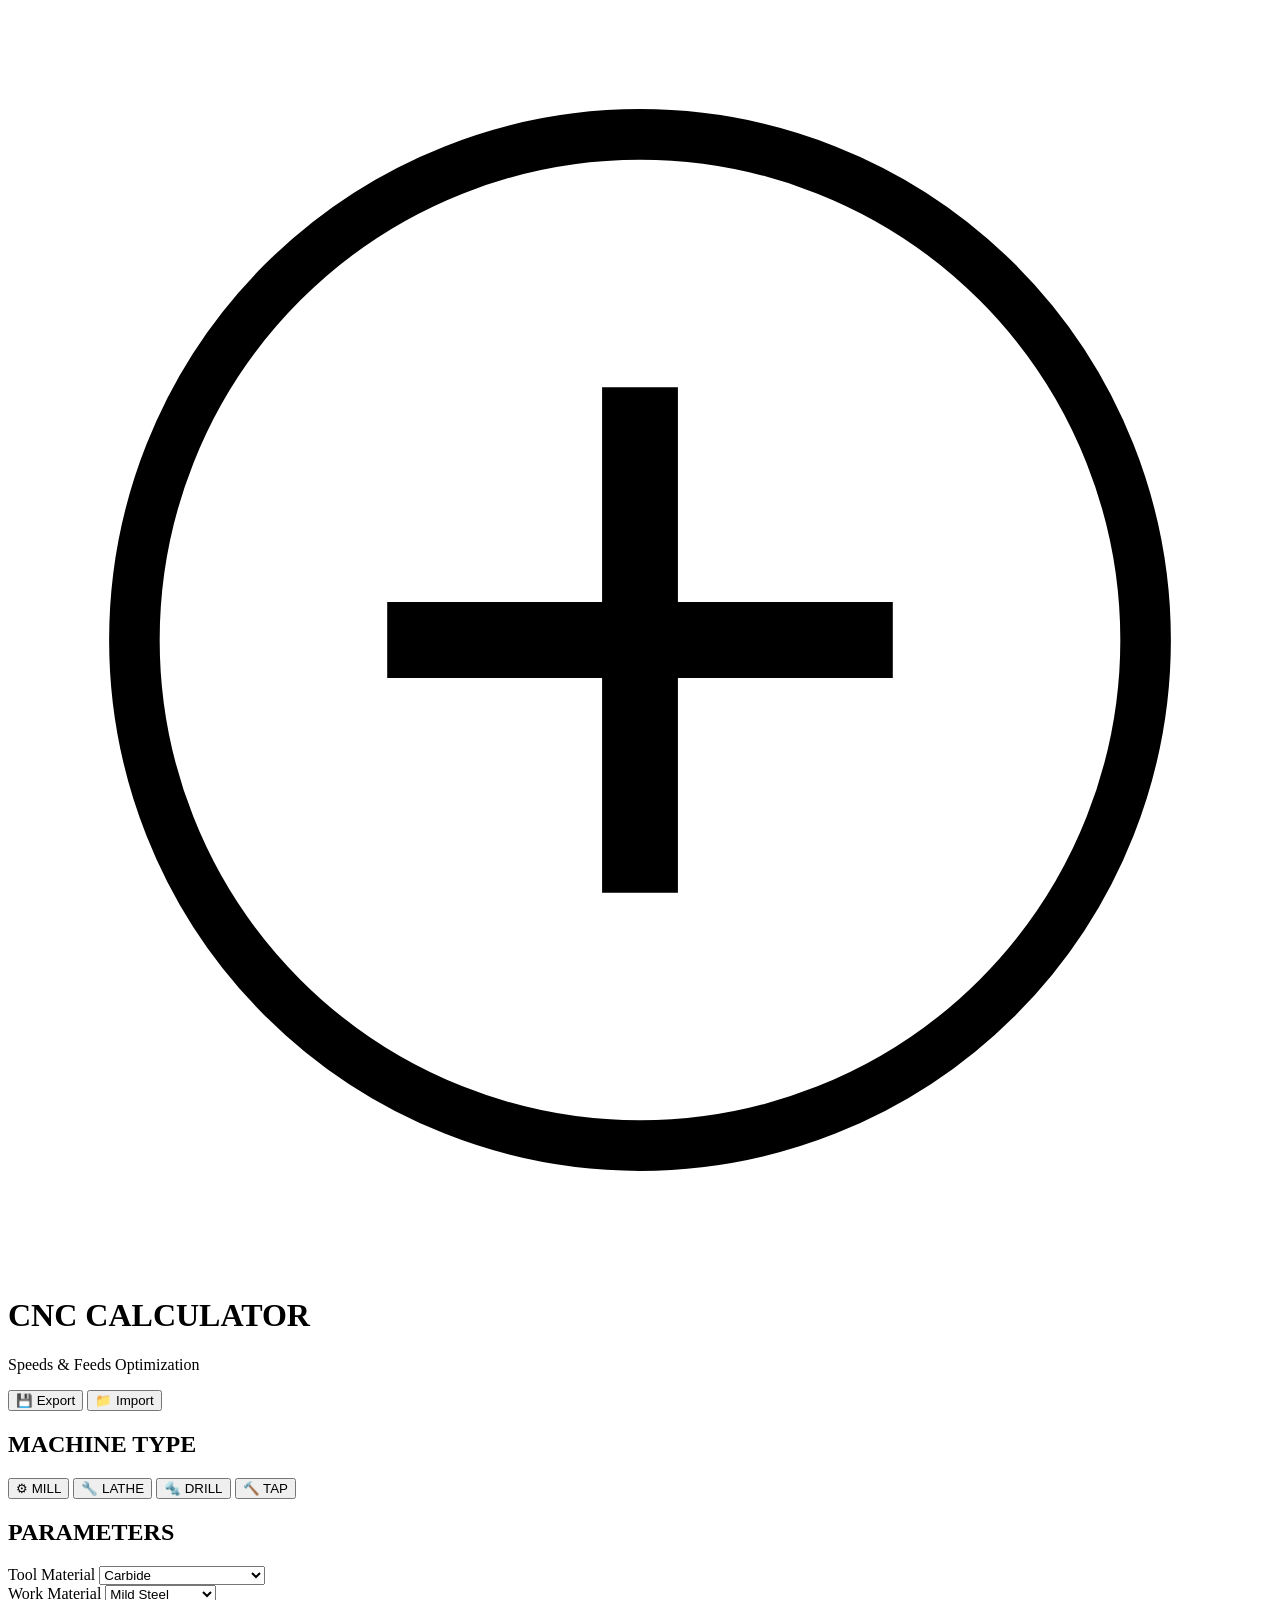
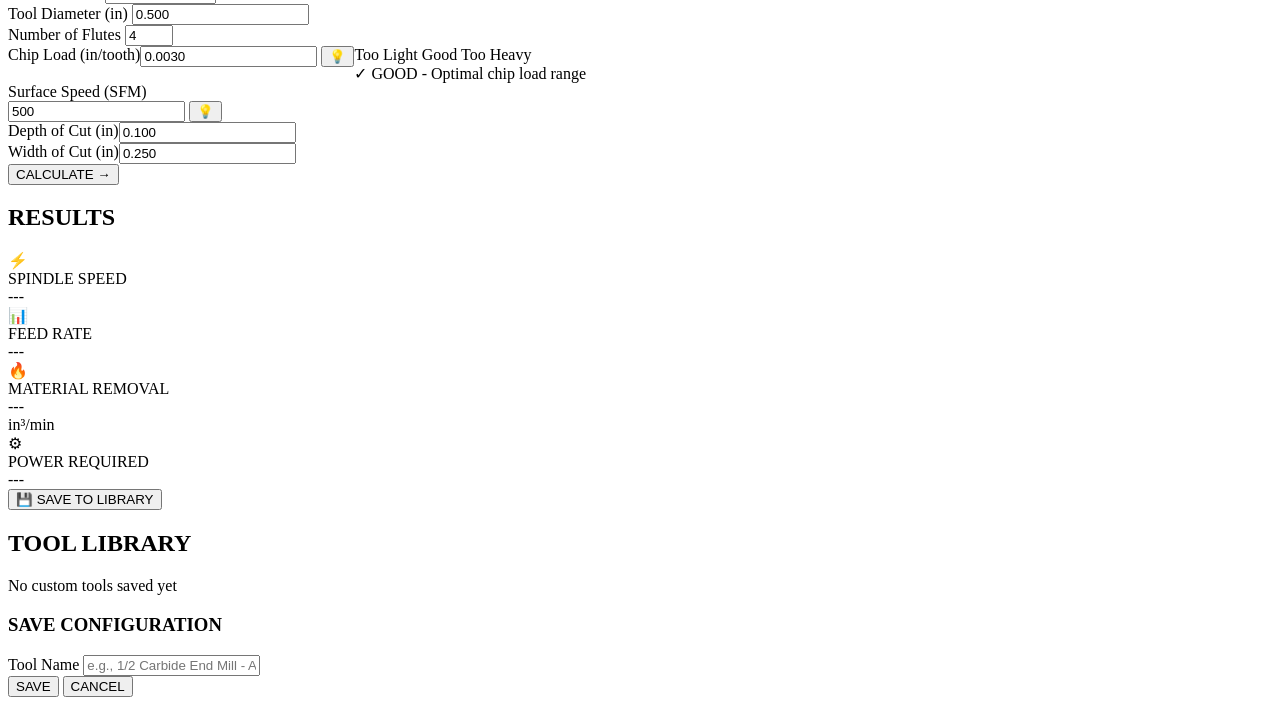
==== index.html @ ac844ec1 "Update index.html" ====
<!DOCTYPE html>
<html lang="en">
<head>
    <meta charset="UTF-8">
    <meta name="viewport" content="width=device-width, initial-scale=1.0">
    <title>CNC Speeds & Feeds Calculator</title>
    <link rel="preconnect" href="https://fonts.googleapis.com">
    <link rel="preconnect" href="https://fonts.gstatic.com" crossorigin>
    <link href="https://fonts.googleapis.com/css2?family=Orbitron:wght@400;600;700;900&family=Rajdhani:wght@300;400;500;600;700&display=swap" rel="stylesheet">
    <link rel="stylesheet" href="styles.css">
</head>
<body>
    <div class="background-grid"></div>
    <div class="background-glow"></div>
    
    <div class="container">
        <header class="main-header">
            <div class="header-content">
                <div class="logo-section">
                    <div class="logo-icon">
                        <svg viewBox="0 0 50 50" fill="none" xmlns="http://www.w3.org/2000/svg">
                            <circle cx="25" cy="25" r="20" stroke="currentColor" stroke-width="2"/>
                            <path d="M25 15 L25 35 M15 25 L35 25" stroke="currentColor" stroke-width="3"/>
                        </svg>
                    </div>
                    <div>
                        <h1>CNC CALCULATOR</h1>
                        <p class="subtitle">Speeds & Feeds Optimization</p>
                    </div>
                </div>
                <div class="header-controls">
                    <button id="saveLibraryBtn" class="btn btn-ghost">
                        <span class="icon">💾</span>
                        <span>Export</span>
                    </button>
                    <button id="loadLibraryBtn" class="btn btn-ghost">
                        <span class="icon">📁</span>
                        <span>Import</span>
                    </button>
                </div>
            </div>
        </header>

        <div class="main-content">
            <!-- Machine Type Selection -->
            <div class="card machine-card">
                <div class="card-header">
                    <h2>MACHINE TYPE</h2>
                    <div class="header-line"></div>
                </div>
                <div class="machine-type-selector">
                    <button class="machine-btn active" data-type="mill">
                        <span class="machine-icon">⚙</span>
                        <span class="machine-name">MILL</span>
                    </button>
                    <button class="machine-btn" data-type="lathe">
                        <span class="machine-icon">🔧</span>
                        <span class="machine-name">LATHE</span>
                    </button>
                    <button class="machine-btn" data-type="drill">
                        <span class="machine-icon">🔩</span>
                        <span class="machine-name">DRILL</span>
                    </button>
                    <button class="machine-btn" data-type="tap">
                        <span class="machine-icon">🔨</span>
                        <span class="machine-name">TAP</span>
                    </button>
                </div>
            </div>

            <!-- Input Section -->
            <div class="card input-card">
                <div class="card-header">
                    <h2>PARAMETERS</h2>
                    <div class="header-line"></div>
                </div>
                
                <div class="input-grid">
                    <div class="input-group">
                        <label for="toolMaterial">Tool Material</label>
                        <select id="toolMaterial">
                            <option value="hss">HSS (High Speed Steel)</option>
                            <option value="carbide" selected>Carbide</option>
                            <option value="coated">Coated Carbide</option>
                            <option value="ceramic">Ceramic</option>
                        </select>
                    </div>

                    <div class="input-group">
                        <label for="workMaterial">Work Material</label>
                        <select id="workMaterial">
                            <option value="aluminum">Aluminum</option>
                            <option value="mild_steel" selected>Mild Steel</option>
                            <option value="stainless">Stainless Steel</option>
                            <option value="tool_steel">Tool Steel</option>
                            <option value="titanium">Titanium</option>
                            <option value="brass">Brass</option>
                            <option value="plastic">Plastic</option>
                        </select>
                    </div>

                    <!-- Mill/Drill Specific -->
                    <div id="millDrillInputs" class="mill-drill-inputs">
                        <div class="input-group">
                            <label for="toolDiameter">Tool Diameter (in)</label>
                            <input type="number" id="toolDiameter" step="0.001" value="0.500" min="0.001">
                        </div>

                        <div class="input-group">
                            <label for="numFlutes">Number of Flutes</label>
                            <input type="number" id="numFlutes" value="4" min="1" max="12">
                        </div>

                        <div class="input-group with-hint">
                            <label for="chipLoad">Chip Load (in/tooth)</label>
                            <div class="input-with-button">
                                <input type="number" id="chipLoad" step="0.0001" value="0.0030" min="0.0001">
                                <button class="btn-hint" id="chipLoadHint">
                                    <span>💡</span>
                                </button>
                            </div>
                            <div class="chip-load-indicator" id="chipLoadStatus">
                                <div class="indicator-bar">
                                    <div class="indicator-fill"></div>
                                    <div class="indicator-markers">
                                        <span class="marker marker-low">Too Light</span>
                                        <span class="marker marker-good">Good</span>
                                        <span class="marker marker-high">Too Heavy</span>
                                    </div>
                                </div>
                                <div class="indicator-message"></div>
                            </div>
                        </div>
                    </div>

                    <!-- Lathe Specific -->
                    <div id="latheInputs" class="lathe-inputs" style="display: none;">
                        <div class="input-group">
                            <label for="workDiameter">Work Diameter (in)</label>
                            <input type="number" id="workDiameter" step="0.001" value="2.000" min="0.001">
                        </div>

                        <div class="input-group with-hint">
                            <label for="feedPerRev">Feed/Rev (in/rev)</label>
                            <div class="input-with-button">
                                <input type="number" id="feedPerRev" step="0.001" value="0.010" min="0.001">
                                <button class="btn-hint" id="feedPerRevHint">
                                    <span>💡</span>
                                </button>
                            </div>
                            <div class="chip-load-indicator" id="feedPerRevStatus">
                                <div class="indicator-bar">
                                    <div class="indicator-fill"></div>
                                    <div class="indicator-markers">
                                        <span class="marker marker-low">Too Light</span>
                                        <span class="marker marker-good">Good</span>
                                        <span class="marker marker-high">Too Heavy</span>
                                    </div>
                                </div>
                                <div class="indicator-message"></div>
                            </div>
                        </div>
                    </div>

                    <!-- Tap Specific -->
                    <div id="tapInputs" class="tap-inputs" style="display: none;">
                        <div class="input-group">
                            <label for="tapSize">Tap Size</label>
                            <select id="tapSize">
                                <optgroup label="Fractional - Coarse (UNC)">
                                    <option value="0.0730,64">#4-40 UNC</option>
                                    <option value="0.0860,56">#6-32 UNC</option>
                                    <option value="0.0990,48">#8-32 UNC</option>
                                    <option value="0.1120,40">#10-24 UNC</option>
                                    <option value="0.1380,32">#12-24 UNC</option>
                                    <option value="0.2500,20">1/4-20 UNC</option>
                                    <option value="0.3125,18">5/16-18 UNC</option>
                                    <option value="0.3750,16">3/8-16 UNC</option>
                                    <option value="0.4375,14">7/16-14 UNC</option>
                                    <option value="0.5000,13" selected>1/2-13 UNC</option>
                                    <option value="0.5625,12">9/16-12 UNC</option>
                                    <option value="0.6250,11">5/8-11 UNC</option>
                                    <option value="0.7500,10">3/4-10 UNC</option>
                                    <option value="0.8750,9">7/8-9 UNC</option>
                                    <option value="1.0000,8">1-8 UNC</option>
                                    <option value="1.1250,7">1-1/8-7 UNC</option>
                                    <option value="1.2500,7">1-1/4-7 UNC</option>
                                </optgroup>
                                <optgroup label="Fractional - Fine (UNF)">
                                    <option value="0.0730,48">#4-48 UNF</option>
                                    <option value="0.0860,40">#6-40 UNF</option>
                                    <option value="0.0990,36">#8-36 UNF</option>
                                    <option value="0.1120,32">#10-32 UNF</option>
                                    <option value="0.1380,28">#12-28 UNF</option>
                                    <option value="0.2500,28">1/4-28 UNF</option>
                                    <option value="0.3125,24">5/16-24 UNF</option>
                                    <option value="0.3750,24">3/8-24 UNF</option>
                                    <option value="0.4375,20">7/16-20 UNF</option>
                                    <option value="0.5000,20">1/2-20 UNF</option>
                                    <option value="0.5625,18">9/16-18 UNF</option>
                                    <option value="0.6250,18">5/8-18 UNF</option>
                                    <option value="0.7500,16">3/4-16 UNF</option>
                                    <option value="0.8750,14">7/8-14 UNF</option>
                                    <option value="1.0000,12">1-12 UNF</option>
                                </optgroup>
                                <optgroup label="Metric - Coarse">
                                    <option value="0.1181,0.400">M3x0.5</option>
                                    <option value="0.1575,0.630">M4x0.7</option>
                                    <option value="0.1969,0.794">M5x0.8</option>
                                    <option value="0.2362,1.000">M6x1.0</option>
                                    <option value="0.3150,1.250">M8x1.25</option>
                                    <option value="0.3937,1.500">M10x1.5</option>
                                    <option value="0.4724,1.750">M12x1.75</option>
                                    <option value="0.5512,2.000">M14x2.0</option>
                                    <option value="0.6299,2.000">M16x2.0</option>
                                    <option value="0.7087,2.500">M18x2.5</option>
                                    <option value="0.7874,2.500">M20x2.5</option>
                                </optgroup>
                                <optgroup label="Metric - Fine">
                                    <option value="0.2362,0.750">M6x0.75</option>
                                    <option value="0.3150,1.000">M8x1.0</option>
                                    <option value="0.3937,1.250">M10x1.25</option>
                                    <option value="0.4724,1.250">M12x1.25</option>
                                    <option value="0.5512,1.500">M14x1.5</option>
                                    <option value="0.6299,1.500">M16x1.5</option>
                                </optgroup>
                            </select>
                        </div>

                        <div class="input-group">
                            <label for="tapType">Tap Type</label>
                            <select id="tapType">
                                <option value="hand">Hand Tap (Slowest, Safest)</option>
                                <option value="spiral_point" selected>Spiral Point / Gun Tap (Through Holes)</option>
                                <option value="spiral_flute">Spiral Flute (Blind Holes)</option>
                                <option value="form">Form Tap (No Chips)</option>
                            </select>
                        </div>

                        <div class="input-group">
                            <label for="threadEngagement">Thread Engagement</label>
                            <div class="slider-container">
                                <input type="range" id="threadEngagement" min="50" max="100" value="75" step="5">
                                <div class="slider-labels">
                                    <span>50%</span>
                                    <span id="threadEngagementValue" class="slider-value">75%</span>
                                    <span>100%</span>
                                </div>
                            </div>
                            <small style="color: var(--text-dim); font-size: 11px; margin-top: 8px; display: block;">
                                75% is standard for most applications
                            </small>
                        </div>

                        <div class="input-group">
                            <label for="threadDepth">Thread Depth (in)</label>
                            <input type="number" id="threadDepth" step="0.125" value="0.500" min="0.125">
                            <small style="color: var(--text-dim); font-size: 11px; margin-top: 5px; display: block;">
                                Depth of threads needed (not total hole depth)
                            </small>
                        </div>

                        <div class="tap-recommendations">
                            <h4>📋 Recommended Settings</h4>
                            <div class="recommendation-grid">
                                <div class="recommendation-item">
                                    <span class="rec-label">Tap Drill:</span>
                                    <span class="rec-value" id="recTapDrill">---</span>
                                </div>
                                <div class="recommendation-item">
                                    <span class="rec-label">RPM:</span>
                                    <span class="rec-value" id="recRPM">---</span>
                                </div>
                                <div class="recommendation-item">
                                    <span class="rec-label">Feed Rate:</span>
                                    <span class="rec-value" id="recFeedRate">---</span>
                                </div>
                                <div class="recommendation-item">
                                    <span class="rec-label">Cycle Time:</span>
                                    <span class="rec-value" id="recCycleTime">---</span>
                                </div>
                            </div>
                        </div>
                    </div>

                    <div class="input-group with-hint" id="sfmGroup">
                        <label for="sfm">Surface Speed (SFM)</label>
                        <div class="input-with-button">
                            <input type="number" id="sfm" step="1" value="500" min="1">
                            <button class="btn-hint" id="sfmHint">
                                <span>💡</span>
                            </button>
                        </div>
                    </div>

                    <div class="input-group" id="depthOfCutGroup">
                        <label for="depthOfCut">Depth of Cut (in)</label>
                        <input type="number" id="depthOfCut" step="0.001" value="0.100" min="0.001">
                    </div>

                    <div class="input-group" id="widthOfCutGroup">
                        <label for="widthOfCut">Width of Cut (in)</label>
                        <input type="number" id="widthOfCut" step="0.001" value="0.250" min="0.001">
                    </div>
                </div>

                <button id="calculateBtn" class="btn btn-primary">
                    <span class="btn-text">CALCULATE</span>
                    <span class="btn-arrow">→</span>
                </button>
            </div>

            <!-- Results Section -->
            <div class="card results-card">
                <div class="card-header">
                    <h2>RESULTS</h2>
                    <div class="header-line"></div>
                </div>
                <div class="results-grid">
                    <div class="result-item">
                        <div class="result-icon">⚡</div>
                        <div class="result-content">
                            <div class="result-label">SPINDLE SPEED</div>
                            <div class="result-value" id="rpmResult">---</div>
                        </div>
                    </div>
                    <div class="result-item">
                        <div class="result-icon">📊</div>
                        <div class="result-content">
                            <div class="result-label">FEED RATE</div>
                            <div class="result-value" id="feedRateResult">---</div>
                        </div>
                    </div>
                    <div class="result-item">
                        <div class="result-icon">🔥</div>
                        <div class="result-content">
                            <div class="result-label">MATERIAL REMOVAL</div>
                            <div class="result-value" id="mrrResult">---</div>
                            <div class="result-unit">in³/min</div>
                        </div>
                    </div>
                    <div class="result-item">
                        <div class="result-icon">⚙</div>
                        <div class="result-content">
                            <div class="result-label">POWER REQUIRED</div>
                            <div class="result-value" id="powerResult">---</div>
                        </div>
                    </div>
                    <!-- Tap-specific result -->
                    <div class="result-item" id="tapDrillResult" style="display: none;">
                        <div class="result-icon">🔩</div>
                        <div class="result-content">
                            <div class="result-label">TAP DRILL SIZE</div>
                            <div class="result-value" id="tapDrillValue">---</div>
                        </div>
                    </div>
                    <div class="result-item" id="cycleTimeResult" style="display: none;">
                        <div class="result-icon">⏱️</div>
                        <div class="result-content">
                            <div class="result-label">CYCLE TIME</div>
                            <div class="result-value" id="cycleTimeValue">---</div>
                        </div>
                    </div>
                </div>
                <button id="saveToolBtn" class="btn btn-secondary">
                    <span>💾</span>
                    <span>SAVE TO LIBRARY</span>
                </button>
            </div>

            <!-- Custom Tool Library -->
            <div class="card library-card">
                <div class="card-header">
                    <h2>TOOL LIBRARY</h2>
                    <div class="header-line"></div>
                </div>
                <div id="customLibrary" class="library-content">
                    <p class="empty-state">No custom tools saved yet</p>
                </div>
            </div>
        </div>
    </div>

    <!-- Modal for saving tool -->
    <div id="saveModal" class="modal">
        <div class="modal-backdrop"></div>
        <div class="modal-content">
            <div class="modal-header">
                <h3>SAVE CONFIGURATION</h3>
                <div class="header-line"></div>
            </div>
            <div class="input-group">
                <label for="toolName">Tool Name</label>
                <input type="text" id="toolName" placeholder="e.g., 1/2 Carbide End Mill - Aluminum">
            </div>
            <div class="modal-buttons">
                <button id="confirmSaveBtn" class="btn btn-primary">SAVE</button>
                <button id="cancelSaveBtn" class="btn btn-secondary">CANCEL</button>
            </div>
        </div>
    </div>

    <script src="script.js"></script>
</body>
</html>
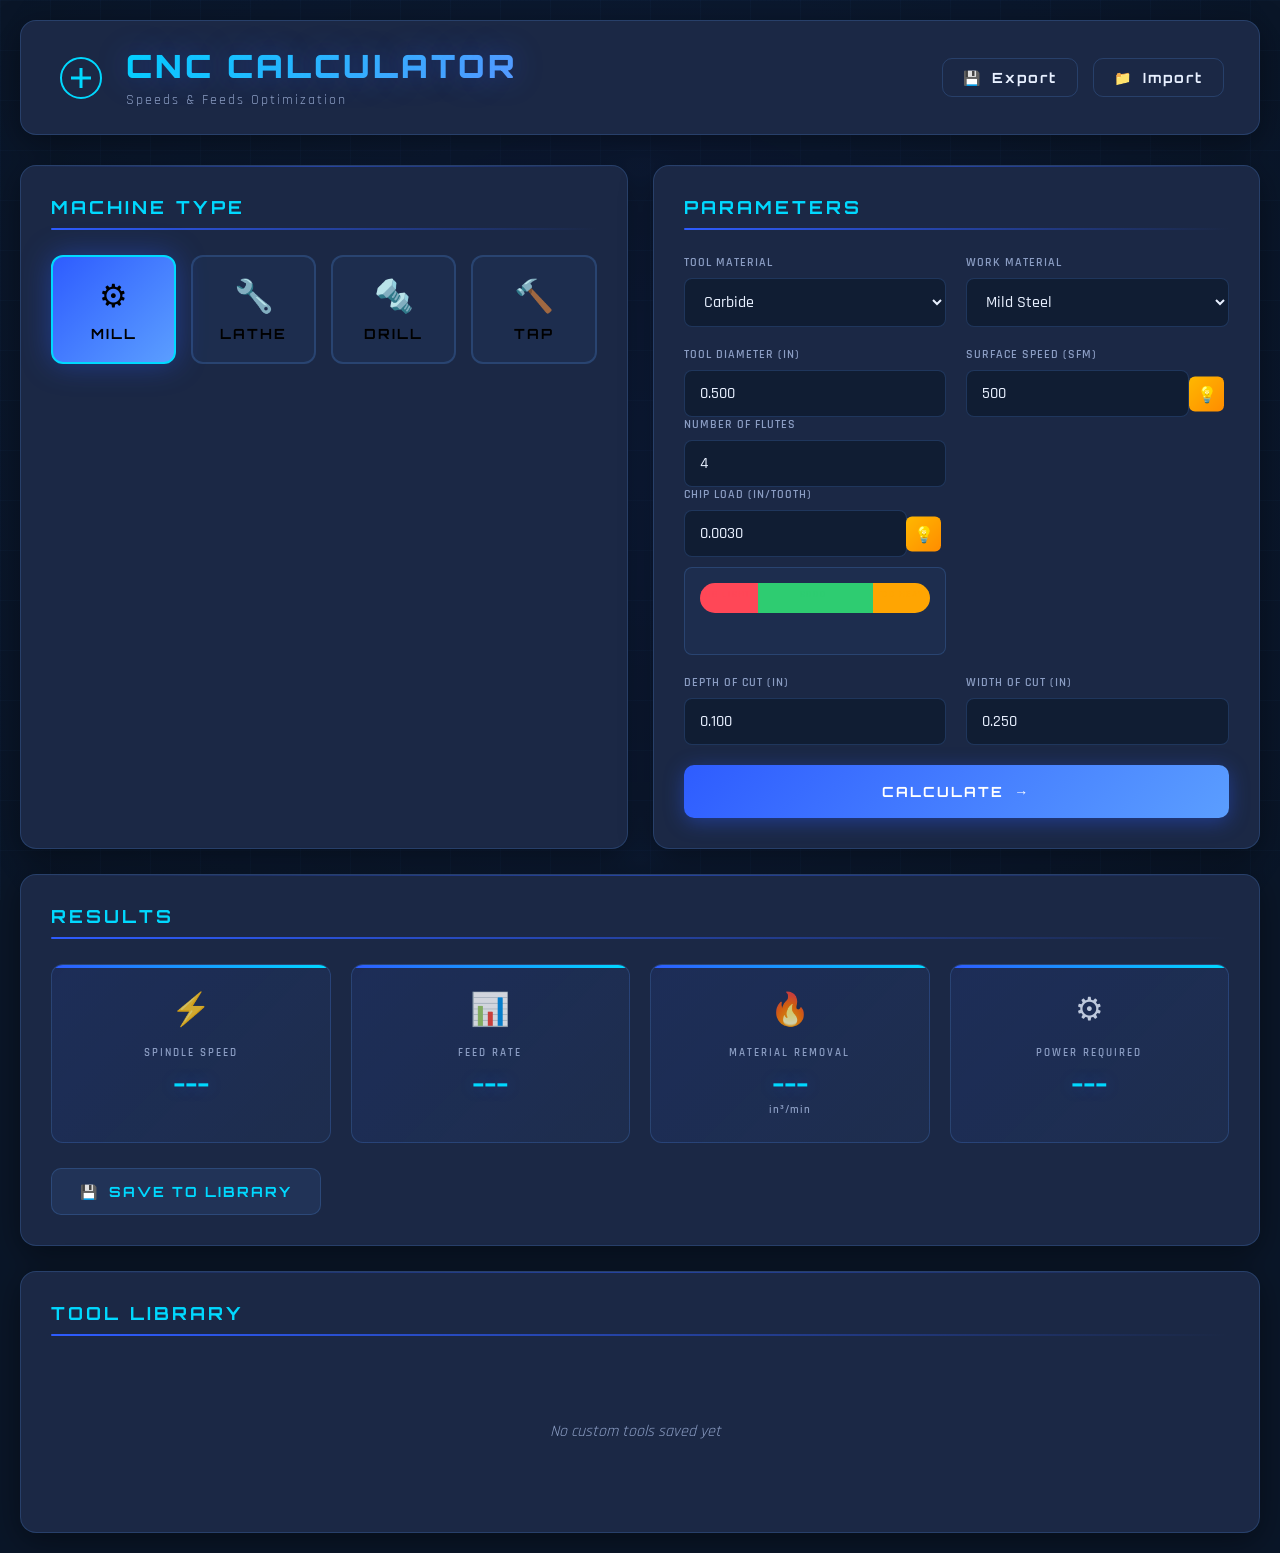
==== commit 82d75b0c: "Update index.html" ====
--- a/index.html
+++ b/index.html
@@ -255,7 +255,7 @@
                         <div class="input-group">
                             <label for="threadDepth">Thread Depth (in)</label>
                             <input type="number" id="threadDepth" step="0.125" value="0.500" min="0.125">
-                            <small style="color: var(--text-dim); font-size: 11px; margin-top: 5px; display: block;">
+                            <small style="color: var(--text-dim); font-size: 11px; margin-top: 5px; display: block;" id="threadDepthHelper">
                                 Depth of threads needed (not total hole depth)
                             </small>
                         </div>
--- a/styles.css
+++ b/styles.css
@@ -0,0 +1,938 @@
+:root {
+    --primary-blue: #0A1628;
+    --secondary-blue: #1B2845;
+    --accent-blue: #2E5CFF;
+    --bright-blue: #00D9FF;
+    --electric-blue: #5B9EFF;
+    --text-light: #E8F0FF;
+    --text-dim: #8B9DC3;
+    --border-color: rgba(91, 158, 255, 0.2);
+    --glow-color: rgba(46, 92, 255, 0.4);
+}
+
+* {
+    margin: 0;
+    padding: 0;
+    box-sizing: border-box;
+}
+
+body {
+    font-family: 'Rajdhani', sans-serif;
+    background: var(--primary-blue);
+    min-height: 100vh;
+    padding: 20px;
+    color: var(--text-light);
+    overflow-x: hidden;
+    position: relative;
+}
+
+/* Animated Background */
+.background-grid {
+    position: fixed;
+    top: 0;
+    left: 0;
+    right: 0;
+    bottom: 0;
+    background-image: 
+        linear-gradient(rgba(91, 158, 255, 0.03) 1px, transparent 1px),
+        linear-gradient(90deg, rgba(91, 158, 255, 0.03) 1px, transparent 1px);
+    background-size: 50px 50px;
+    z-index: 0;
+    animation: gridSlide 20s linear infinite;
+}
+
+@keyframes gridSlide {
+    0% { transform: translate(0, 0); }
+    100% { transform: translate(50px, 50px); }
+}
+
+.background-glow {
+    position: fixed;
+    top: -50%;
+    left: -50%;
+    right: -50%;
+    bottom: -50%;
+    background: radial-gradient(circle at 50% 50%, rgba(46, 92, 255, 0.08) 0%, transparent 50%);
+    z-index: 0;
+    animation: pulse 8s ease-in-out infinite;
+}
+
+@keyframes pulse {
+    0%, 100% { opacity: 0.5; transform: scale(1); }
+    50% { opacity: 0.8; transform: scale(1.1); }
+}
+
+.container {
+    max-width: 1400px;
+    margin: 0 auto;
+    position: relative;
+    z-index: 1;
+}
+
+/* Header */
+.main-header {
+    background: var(--secondary-blue);
+    border: 1px solid var(--border-color);
+    border-radius: 16px;
+    margin-bottom: 30px;
+    box-shadow: 0 8px 32px rgba(0, 0, 0, 0.4);
+    overflow: hidden;
+    position: relative;
+    animation: slideDown 0.6s ease-out;
+}
+
+@keyframes slideDown {
+    from { opacity: 0; transform: translateY(-20px); }
+    to { opacity: 1; transform: translateY(0); }
+}
+
+.main-header::before {
+    content: '';
+    position: absolute;
+    top: 0;
+    left: -100%;
+    width: 100%;
+    height: 2px;
+    background: linear-gradient(90deg, transparent, var(--bright-blue), transparent);
+    animation: scan 3s ease-in-out infinite;
+}
+
+@keyframes scan {
+    0%, 100% { left: -100%; }
+    50% { left: 100%; }
+}
+
+.header-content {
+    padding: 25px 35px;
+    display: flex;
+    justify-content: space-between;
+    align-items: center;
+}
+
+.logo-section {
+    display: flex;
+    align-items: center;
+    gap: 20px;
+}
+
+.logo-icon {
+    width: 50px;
+    height: 50px;
+    color: var(--bright-blue);
+    animation: rotate 10s linear infinite;
+}
+
+@keyframes rotate {
+    from { transform: rotate(0deg); }
+    to { transform: rotate(360deg); }
+}
+
+.logo-section h1 {
+    font-family: 'Orbitron', sans-serif;
+    font-size: 32px;
+    font-weight: 900;
+    letter-spacing: 3px;
+    background: linear-gradient(135deg, var(--bright-blue), var(--electric-blue));
+    -webkit-background-clip: text;
+    -webkit-text-fill-color: transparent;
+    background-clip: text;
+    text-shadow: 0 0 30px var(--glow-color);
+}
+
+.subtitle {
+    font-size: 14px;
+    color: var(--text-dim);
+    letter-spacing: 2px;
+    margin-top: 5px;
+}
+
+.header-controls {
+    display: flex;
+    gap: 15px;
+}
+
+/* Cards */
+.main-content {
+    display: grid;
+    grid-template-columns: repeat(2, 1fr);
+    gap: 25px;
+}
+
+.card {
+    background: var(--secondary-blue);
+    border: 1px solid var(--border-color);
+    border-radius: 16px;
+    padding: 30px;
+    box-shadow: 0 8px 32px rgba(0, 0, 0, 0.4);
+    position: relative;
+    overflow: hidden;
+    animation: fadeIn 0.6s ease-out backwards;
+}
+
+.card::before {
+    content: '';
+    position: absolute;
+    top: 0;
+    left: 0;
+    right: 0;
+    height: 1px;
+    background: linear-gradient(90deg, transparent, var(--accent-blue), transparent);
+    opacity: 0.5;
+}
+
+@keyframes fadeIn {
+    from { opacity: 0; transform: translateY(20px); }
+    to { opacity: 1; transform: translateY(0); }
+}
+
+.machine-card { animation-delay: 0.1s; }
+.input-card { animation-delay: 0.2s; }
+.results-card { animation-delay: 0.3s; grid-column: span 2; }
+.library-card { animation-delay: 0.4s; grid-column: span 2; }
+
+.card-header {
+    margin-bottom: 25px;
+}
+
+.card-header h2 {
+    font-family: 'Orbitron', sans-serif;
+    font-size: 18px;
+    font-weight: 700;
+    letter-spacing: 3px;
+    color: var(--bright-blue);
+    margin-bottom: 10px;
+}
+
+.header-line {
+    height: 2px;
+    background: linear-gradient(90deg, var(--accent-blue), transparent);
+    border-radius: 2px;
+}
+
+/* Machine Type Selector */
+.machine-type-selector {
+    display: grid;
+    grid-template-columns: repeat(4, 1fr);
+    gap: 15px;
+}
+
+.machine-btn {
+    background: rgba(91, 158, 255, 0.05);
+    border: 2px solid var(--border-color);
+    border-radius: 12px;
+    padding: 20px;
+    cursor: pointer;
+    transition: all 0.3s cubic-bezier(0.4, 0, 0.2, 1);
+    display: flex;
+    flex-direction: column;
+    align-items: center;
+    gap: 10px;
+    position: relative;
+    overflow: hidden;
+}
+
+.machine-btn::before {
+    content: '';
+    position: absolute;
+    top: 50%;
+    left: 50%;
+    width: 0;
+    height: 0;
+    background: radial-gradient(circle, var(--glow-color), transparent);
+    transform: translate(-50%, -50%);
+    transition: width 0.4s, height 0.4s;
+    border-radius: 50%;
+}
+
+.machine-btn:hover::before {
+    width: 200%;
+    height: 200%;
+}
+
+.machine-btn:hover {
+    border-color: var(--accent-blue);
+    transform: translateY(-3px);
+    box-shadow: 0 8px 20px rgba(46, 92, 255, 0.3);
+}
+
+.machine-btn.active {
+    background: linear-gradient(135deg, var(--accent-blue), var(--electric-blue));
+    border-color: var(--bright-blue);
+    box-shadow: 0 0 30px var(--glow-color);
+}
+
+.machine-icon {
+    font-size: 32px;
+    position: relative;
+    z-index: 1;
+}
+
+.machine-name {
+    font-family: 'Orbitron', sans-serif;
+    font-size: 14px;
+    font-weight: 700;
+    letter-spacing: 2px;
+    position: relative;
+    z-index: 1;
+}
+
+/* Chip Load Indicator */
+.chip-load-indicator {
+    margin-top: 10px;
+    padding: 15px;
+    background: rgba(91, 158, 255, 0.05);
+    border: 1px solid var(--border-color);
+    border-radius: 8px;
+}
+
+.indicator-bar {
+    position: relative;
+    height: 30px;
+    background: linear-gradient(90deg, 
+        #FF4757 0%, 
+        #FF4757 25%, 
+        #2ecc71 25%, 
+        #2ecc71 75%, 
+        #FFA502 75%, 
+        #FFA502 100%
+    );
+    border-radius: 15px;
+    overflow: hidden;
+    margin-bottom: 10px;
+}
+
+.indicator-fill {
+    position: absolute;
+    top: 0;
+    left: 0;
+    height: 100%;
+    width: 0%;
+    background: rgba(255, 255, 255, 0.3);
+    transition: all 0.3s;
+}
+
+.indicator-markers {
+    display: flex;
+    justify-content: space-between;
+    margin-top: 5px;
+}
+
+.marker {
+    font-size: 10px;
+    font-weight: 600;
+    text-transform: uppercase;
+    letter-spacing: 1px;
+}
+
+.marker-low { color: #FF4757; }
+.marker-good { color: #2ecc71; }
+.marker-high { color: #FFA502; }
+
+.indicator-message {
+    text-align: center;
+    font-size: 12px;
+    font-weight: 600;
+    letter-spacing: 1px;
+    margin-top: 10px;
+    padding: 8px;
+    border-radius: 6px;
+    transition: all 0.3s;
+}
+
+.indicator-message.status-low {
+    background: rgba(255, 71, 87, 0.2);
+    color: #FF4757;
+    border: 1px solid rgba(255, 71, 87, 0.3);
+}
+
+.indicator-message.status-good {
+    background: rgba(46, 204, 113, 0.2);
+    color: #2ecc71;
+    border: 1px solid rgba(46, 204, 113, 0.3);
+}
+
+.indicator-message.status-high {
+    background: rgba(255, 165, 2, 0.2);
+    color: #FFA502;
+    border: 1px solid rgba(255, 165, 2, 0.3);
+}
+
+/* Tap Info Box */
+.tap-info-box {
+    margin-top: 20px;
+    padding: 20px;
+    background: linear-gradient(135deg, rgba(46, 92, 255, 0.1), rgba(0, 217, 255, 0.05));
+    border: 1px solid var(--border-color);
+    border-radius: 10px;
+}
+
+.info-row {
+    display: flex;
+    justify-content: space-between;
+    align-items: center;
+    padding: 10px 0;
+    border-bottom: 1px solid var(--border-color);
+}
+
+.info-row:last-child {
+    border-bottom: none;
+}
+
+.info-label {
+    font-size: 13px;
+    font-weight: 600;
+    color: var(--text-dim);
+    text-transform: uppercase;
+    letter-spacing: 1px;
+}
+
+.info-value {
+    font-family: 'Orbitron', sans-serif;
+    font-size: 16px;
+    font-weight: 700;
+    color: var(--bright-blue);
+}
+
+/* Slider */
+.slider-container {
+    padding: 10px 0;
+}
+
+.slider-container input[type="range"] {
+    width: 100%;
+    height: 8px;
+    background: linear-gradient(90deg, 
+        #FF4757 0%, 
+        #FFA502 25%, 
+        #2ecc71 50%, 
+        #FFA502 75%, 
+        #FF4757 100%
+    );
+    border-radius: 10px;
+    outline: none;
+    -webkit-appearance: none;
+}
+
+.slider-container input[type="range"]::-webkit-slider-thumb {
+    -webkit-appearance: none;
+    appearance: none;
+    width: 20px;
+    height: 20px;
+    background: var(--bright-blue);
+    border: 3px solid var(--secondary-blue);
+    border-radius: 50%;
+    cursor: pointer;
+    box-shadow: 0 0 15px var(--glow-color);
+}
+
+.slider-container input[type="range"]::-moz-range-thumb {
+    width: 20px;
+    height: 20px;
+    background: var(--bright-blue);
+    border: 3px solid var(--secondary-blue);
+    border-radius: 50%;
+    cursor: pointer;
+    box-shadow: 0 0 15px var(--glow-color);
+}
+
+.slider-labels {
+    display: flex;
+    justify-content: space-between;
+    margin-top: 8px;
+    font-size: 12px;
+    color: var(--text-dim);
+}
+
+.slider-value {
+    font-family: 'Orbitron', sans-serif;
+    font-weight: 700;
+    color: var(--bright-blue);
+    font-size: 14px;
+}
+
+/* Tap Recommendations */
+.tap-recommendations {
+    margin-top: 25px;
+    padding: 20px;
+    background: linear-gradient(135deg, rgba(46, 92, 255, 0.15), rgba(0, 217, 255, 0.08));
+    border: 2px solid var(--border-color);
+    border-radius: 12px;
+}
+
+.tap-recommendations h4 {
+    font-family: 'Orbitron', sans-serif;
+    font-size: 14px;
+    font-weight: 700;
+    color: var(--bright-blue);
+    margin-bottom: 15px;
+    letter-spacing: 1px;
+}
+
+.recommendation-grid {
+    display: grid;
+    grid-template-columns: repeat(2, 1fr);
+    gap: 15px;
+}
+
+.recommendation-item {
+    background: rgba(10, 22, 40, 0.6);
+    padding: 12px;
+    border-radius: 8px;
+    border: 1px solid var(--border-color);
+}
+
+.rec-label {
+    display: block;
+    font-size: 11px;
+    font-weight: 600;
+    color: var(--text-dim);
+    text-transform: uppercase;
+    letter-spacing: 1px;
+    margin-bottom: 6px;
+}
+
+.rec-value {
+    display: block;
+    font-family: 'Orbitron', sans-serif;
+    font-size: 16px;
+    font-weight: 700;
+    color: var(--bright-blue);
+    text-shadow: 0 0 10px var(--glow-color);
+}
+
+/* Input Groups */
+.input-grid {
+    display: grid;
+    grid-template-columns: repeat(2, 1fr);
+    gap: 20px;
+}
+
+.input-group {
+    display: flex;
+    flex-direction: column;
+}
+
+.input-group label {
+    font-size: 12px;
+    font-weight: 600;
+    letter-spacing: 1px;
+    color: var(--text-dim);
+    margin-bottom: 8px;
+    text-transform: uppercase;
+}
+
+.input-group input,
+.input-group select {
+    background: rgba(10, 22, 40, 0.6);
+    border: 1px solid var(--border-color);
+    border-radius: 8px;
+    padding: 12px 15px;
+    color: var(--text-light);
+    font-size: 16px;
+    font-family: 'Rajdhani', sans-serif;
+    font-weight: 500;
+    transition: all 0.3s;
+}
+
+.input-group input:focus,
+.input-group select:focus {
+    outline: none;
+    border-color: var(--accent-blue);
+    box-shadow: 0 0 15px rgba(46, 92, 255, 0.3);
+}
+
+.input-group select option {
+    background: var(--secondary-blue);
+    color: var(--text-light);
+}
+
+.input-with-button {
+    position: relative;
+}
+
+.btn-hint {
+    position: absolute;
+    right: 5px;
+    top: 50%;
+    transform: translateY(-50%);
+    background: linear-gradient(135deg, #FFB800, #FF8C00);
+    border: none;
+    border-radius: 6px;
+    width: 35px;
+    height: 35px;
+    cursor: pointer;
+    display: flex;
+    align-items: center;
+    justify-content: center;
+    font-size: 16px;
+    transition: all 0.3s;
+}
+
+.btn-hint:hover {
+    transform: translateY(-50%) scale(1.1);
+    box-shadow: 0 0 20px rgba(255, 184, 0, 0.5);
+}
+
+/* Buttons */
+.btn {
+    border: none;
+    border-radius: 10px;
+    padding: 14px 28px;
+    font-family: 'Orbitron', sans-serif;
+    font-size: 14px;
+    font-weight: 700;
+    letter-spacing: 2px;
+    cursor: pointer;
+    transition: all 0.3s cubic-bezier(0.4, 0, 0.2, 1);
+    display: flex;
+    align-items: center;
+    justify-content: center;
+    gap: 10px;
+    position: relative;
+    overflow: hidden;
+}
+
+.btn::before {
+    content: '';
+    position: absolute;
+    top: 50%;
+    left: 50%;
+    width: 0;
+    height: 0;
+    background: rgba(255, 255, 255, 0.2);
+    transform: translate(-50%, -50%);
+    transition: width 0.4s, height 0.4s;
+    border-radius: 50%;
+}
+
+.btn:hover::before {
+    width: 300%;
+    height: 300%;
+}
+
+.btn-primary {
+    background: linear-gradient(135deg, var(--accent-blue), var(--electric-blue));
+    color: white;
+    width: 100%;
+    margin-top: 20px;
+    padding: 18px;
+    box-shadow: 0 4px 20px rgba(46, 92, 255, 0.4);
+}
+
+.btn-primary:hover {
+    transform: translateY(-2px);
+    box-shadow: 0 8px 30px rgba(46, 92, 255, 0.6);
+}
+
+.btn-primary .btn-text {
+    position: relative;
+    z-index: 1;
+}
+
+.btn-primary .btn-arrow {
+    position: relative;
+    z-index: 1;
+    transition: transform 0.3s;
+}
+
+.btn-primary:hover .btn-arrow {
+    transform: translateX(5px);
+}
+
+.btn-secondary {
+    background: rgba(91, 158, 255, 0.1);
+    border: 1px solid var(--border-color);
+    color: var(--bright-blue);
+}
+
+.btn-secondary:hover {
+    background: rgba(91, 158, 255, 0.2);
+    border-color: var(--accent-blue);
+}
+
+.btn-ghost {
+    background: transparent;
+    border: 1px solid var(--border-color);
+    color: var(--text-light);
+    padding: 10px 20px;
+}
+
+.btn-ghost:hover {
+    background: rgba(91, 158, 255, 0.1);
+    border-color: var(--accent-blue);
+}
+
+/* Results */
+.results-grid {
+    display: grid;
+    grid-template-columns: repeat(4, 1fr);
+    gap: 20px;
+    margin-bottom: 25px;
+}
+
+.result-item {
+    background: linear-gradient(135deg, rgba(46, 92, 255, 0.1), rgba(91, 158, 255, 0.05));
+    border: 1px solid var(--border-color);
+    border-radius: 12px;
+    padding: 25px 20px;
+    display: flex;
+    flex-direction: column;
+    align-items: center;
+    gap: 15px;
+    position: relative;
+    overflow: hidden;
+    transition: all 0.3s;
+}
+
+.result-item::before {
+    content: '';
+    position: absolute;
+    top: 0;
+    left: 0;
+    right: 0;
+    height: 3px;
+    background: linear-gradient(90deg, var(--accent-blue), var(--bright-blue));
+}
+
+.result-item:hover {
+    transform: translateY(-5px);
+    box-shadow: 0 10px 30px rgba(46, 92, 255, 0.3);
+}
+
+.result-icon {
+    font-size: 32px;
+    opacity: 0.8;
+}
+
+.result-content {
+    text-align: center;
+}
+
+.result-label {
+    font-size: 11px;
+    font-weight: 600;
+    letter-spacing: 2px;
+    color: var(--text-dim);
+    margin-bottom: 8px;
+}
+
+.result-value {
+    font-family: 'Orbitron', sans-serif;
+    font-size: 24px;
+    font-weight: 700;
+    color: var(--bright-blue);
+    text-shadow: 0 0 15px var(--glow-color);
+}
+
+.result-unit {
+    font-size: 11px;
+    font-weight: 600;
+    color: var(--text-dim);
+    margin-top: 5px;
+    letter-spacing: 1px;
+}
+
+/* Library */
+.library-content {
+    max-height: 500px;
+    overflow-y: auto;
+    padding-right: 10px;
+}
+
+.library-content::-webkit-scrollbar {
+    width: 8px;
+}
+
+.library-content::-webkit-scrollbar-track {
+    background: rgba(91, 158, 255, 0.05);
+    border-radius: 10px;
+}
+
+.library-content::-webkit-scrollbar-thumb {
+    background: var(--accent-blue);
+    border-radius: 10px;
+}
+
+.empty-state {
+    text-align: center;
+    color: var(--text-dim);
+    padding: 60px 20px;
+    font-style: italic;
+}
+
+.tool-item {
+    background: rgba(91, 158, 255, 0.05);
+    border: 1px solid var(--border-color);
+    border-left: 3px solid var(--bright-blue);
+    border-radius: 10px;
+    padding: 20px;
+    margin-bottom: 15px;
+    display: flex;
+    justify-content: space-between;
+    align-items: center;
+    transition: all 0.3s;
+    animation: slideIn 0.4s ease-out;
+}
+
+@keyframes slideIn {
+    from { opacity: 0; transform: translateX(-20px); }
+    to { opacity: 1; transform: translateX(0); }
+}
+
+.tool-item:hover {
+    background: rgba(91, 158, 255, 0.1);
+    border-left-color: var(--accent-blue);
+    transform: translateX(5px);
+}
+
+.tool-item h4 {
+    font-family: 'Orbitron', sans-serif;
+    color: var(--bright-blue);
+    font-size: 16px;
+    margin-bottom: 8px;
+}
+
+.tool-item p {
+    font-size: 13px;
+    color: var(--text-dim);
+    margin: 3px 0;
+}
+
+.tool-actions {
+    display: flex;
+    gap: 10px;
+}
+
+.btn-small {
+    padding: 8px 16px;
+    font-size: 12px;
+    font-weight: 600;
+    border: none;
+    border-radius: 6px;
+    cursor: pointer;
+    transition: all 0.3s;
+}
+
+.btn-load {
+    background: linear-gradient(135deg, var(--accent-blue), var(--electric-blue));
+    color: white;
+}
+
+.btn-load:hover {
+    transform: translateY(-2px);
+    box-shadow: 0 4px 15px rgba(46, 92, 255, 0.4);
+}
+
+.btn-delete {
+    background: linear-gradient(135deg, #FF4757, #FF6B81);
+    color: white;
+}
+
+.btn-delete:hover {
+    transform: translateY(-2px);
+    box-shadow: 0 4px 15px rgba(255, 71, 87, 0.4);
+}
+
+/* Modal */
+.modal {
+    display: none;
+    position: fixed;
+    z-index: 1000;
+    left: 0;
+    top: 0;
+    width: 100%;
+    height: 100%;
+}
+
+.modal-backdrop {
+    position: absolute;
+    top: 0;
+    left: 0;
+    right: 0;
+    bottom: 0;
+    background: rgba(0, 0, 0, 0.8);
+    backdrop-filter: blur(5px);
+}
+
+.modal-content {
+    position: relative;
+    background: var(--secondary-blue);
+    border: 1px solid var(--border-color);
+    margin: 10% auto;
+    padding: 40px;
+    border-radius: 16px;
+    max-width: 500px;
+    box-shadow: 0 20px 60px rgba(0, 0, 0, 0.6);
+    animation: modalSlideIn 0.3s ease-out;
+}
+
+@keyframes modalSlideIn {
+    from { opacity: 0; transform: translateY(-30px) scale(0.95); }
+    to { opacity: 1; transform: translateY(0) scale(1); }
+}
+
+.modal-header {
+    margin-bottom: 30px;
+}
+
+.modal-header h3 {
+    font-family: 'Orbitron', sans-serif;
+    font-size: 20px;
+    letter-spacing: 2px;
+    color: var(--bright-blue);
+    margin-bottom: 15px;
+}
+
+.modal-buttons {
+    display: flex;
+    gap: 15px;
+    margin-top: 30px;
+}
+
+.modal-buttons .btn {
+    flex: 1;
+}
+
+/* Responsive */
+@media (max-width: 1024px) {
+    .main-content {
+        grid-template-columns: 1fr;
+    }
+    
+    .results-card,
+    .library-card {
+        grid-column: span 1;
+    }
+    
+    .results-grid {
+        grid-template-columns: repeat(2, 1fr);
+    }
+    
+    .input-grid {
+        grid-template-columns: 1fr;
+    }
+    
+    .machine-type-selector {
+        grid-template-columns: repeat(2, 1fr);
+    }
+}
+
+@media (max-width: 768px) {
+    .header-content {
+        flex-direction: column;
+        gap: 20px;
+    }
+    
+    .header-controls {
+        width: 100%;
+        justify-content: space-between;
+    }
+    
+    .machine-type-selector {
+        grid-template-columns: 1fr;
+    }
+    
+    .results-grid {
+        grid-template-columns: 1fr;
+    }
+}
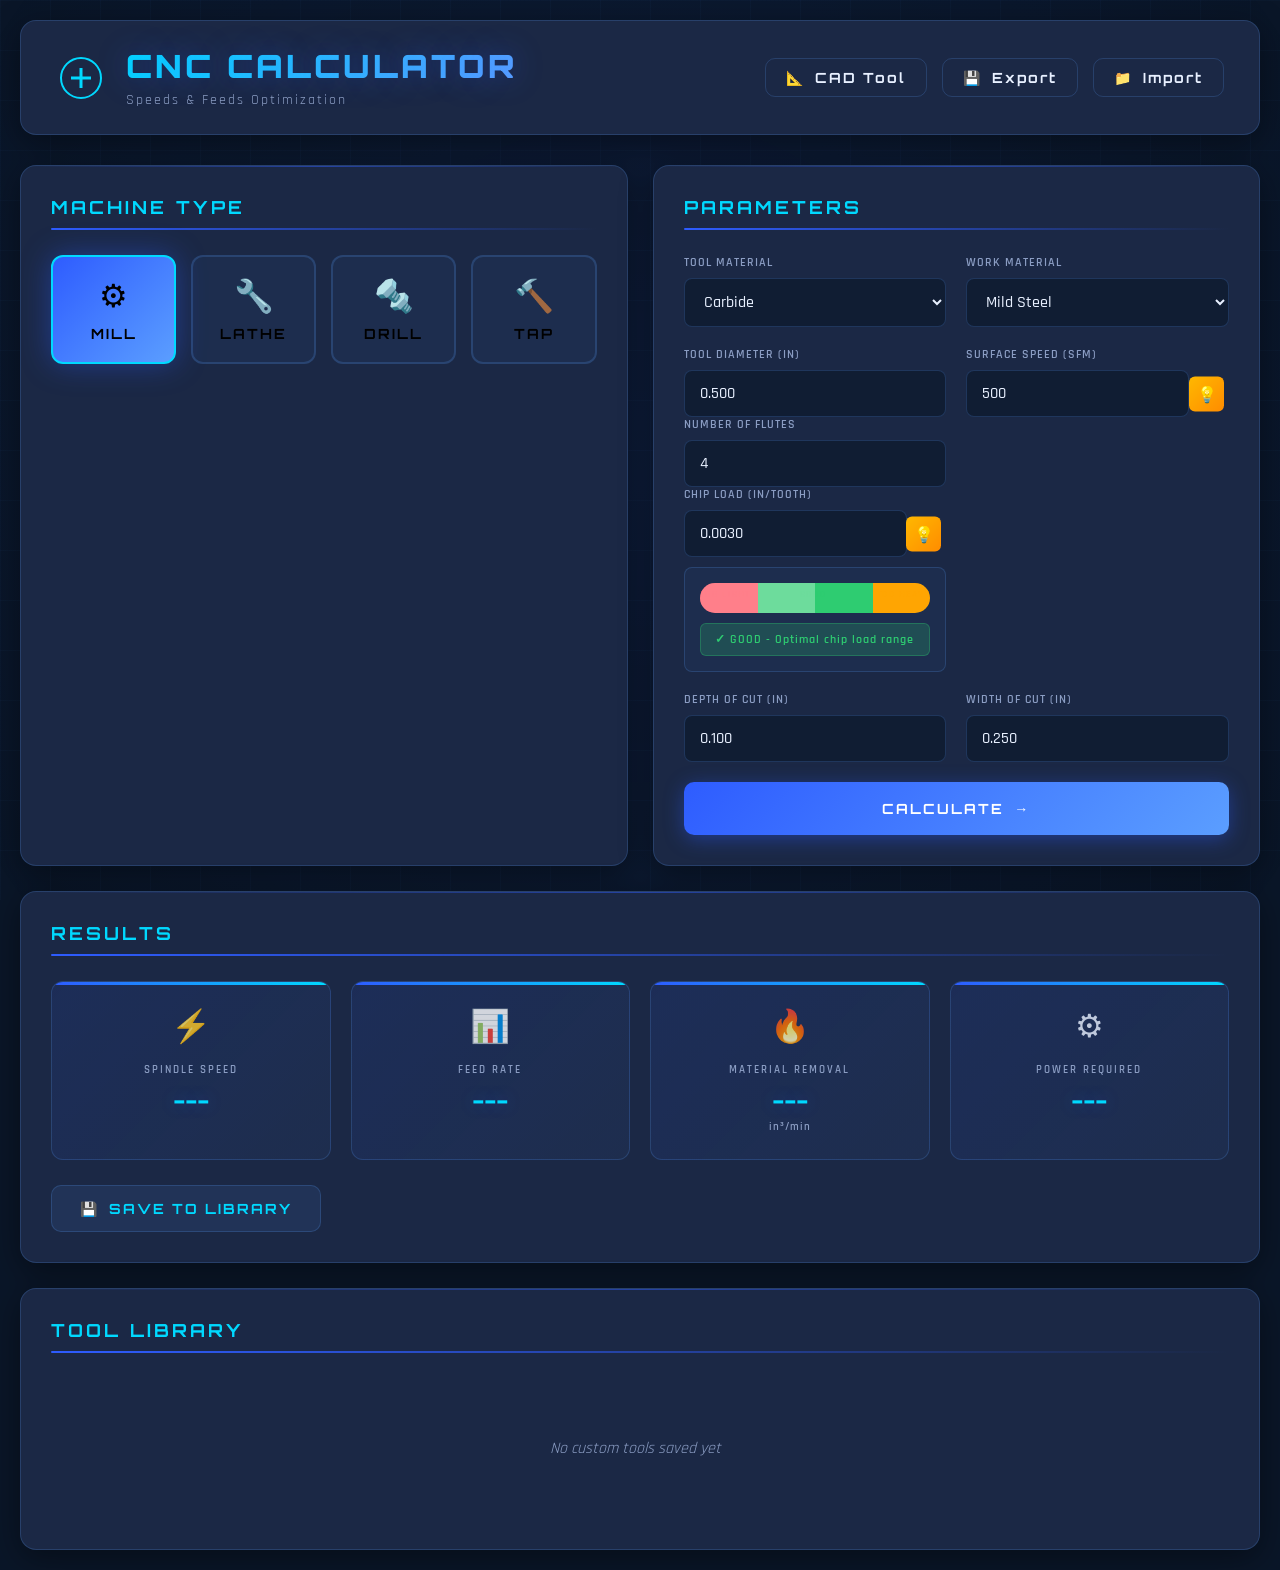
==== commit 55ba0623: "Update index.html" ====
--- a/index.html
+++ b/index.html
@@ -29,6 +29,10 @@
                     </div>
                 </div>
                 <div class="header-controls">
+                    <a href="cad.html" class="btn btn-ghost" style="text-decoration: none;">
+                        <span class="icon">📐</span>
+                        <span>CAD Tool</span>
+                    </a>
                     <button id="saveLibraryBtn" class="btn btn-ghost">
                         <span class="icon">💾</span>
                         <span>Export</span>
--- a/styles.css
+++ b/styles.css
@@ -544,6 +544,17 @@
 .input-group select option {
     background: var(--secondary-blue);
     color: var(--text-light);
+}
+
+/* Remove number input arrows */
+input[type="number"]::-webkit-inner-spin-button,
+input[type="number"]::-webkit-outer-spin-button {
+    -webkit-appearance: none;
+    margin: 0;
+}
+
+input[type="number"] {
+    -moz-appearance: textfield; /* Firefox */
 }
 
 .input-with-button {
@@ -935,4 +946,4 @@
     .results-grid {
         grid-template-columns: 1fr;
     }
-}
+}
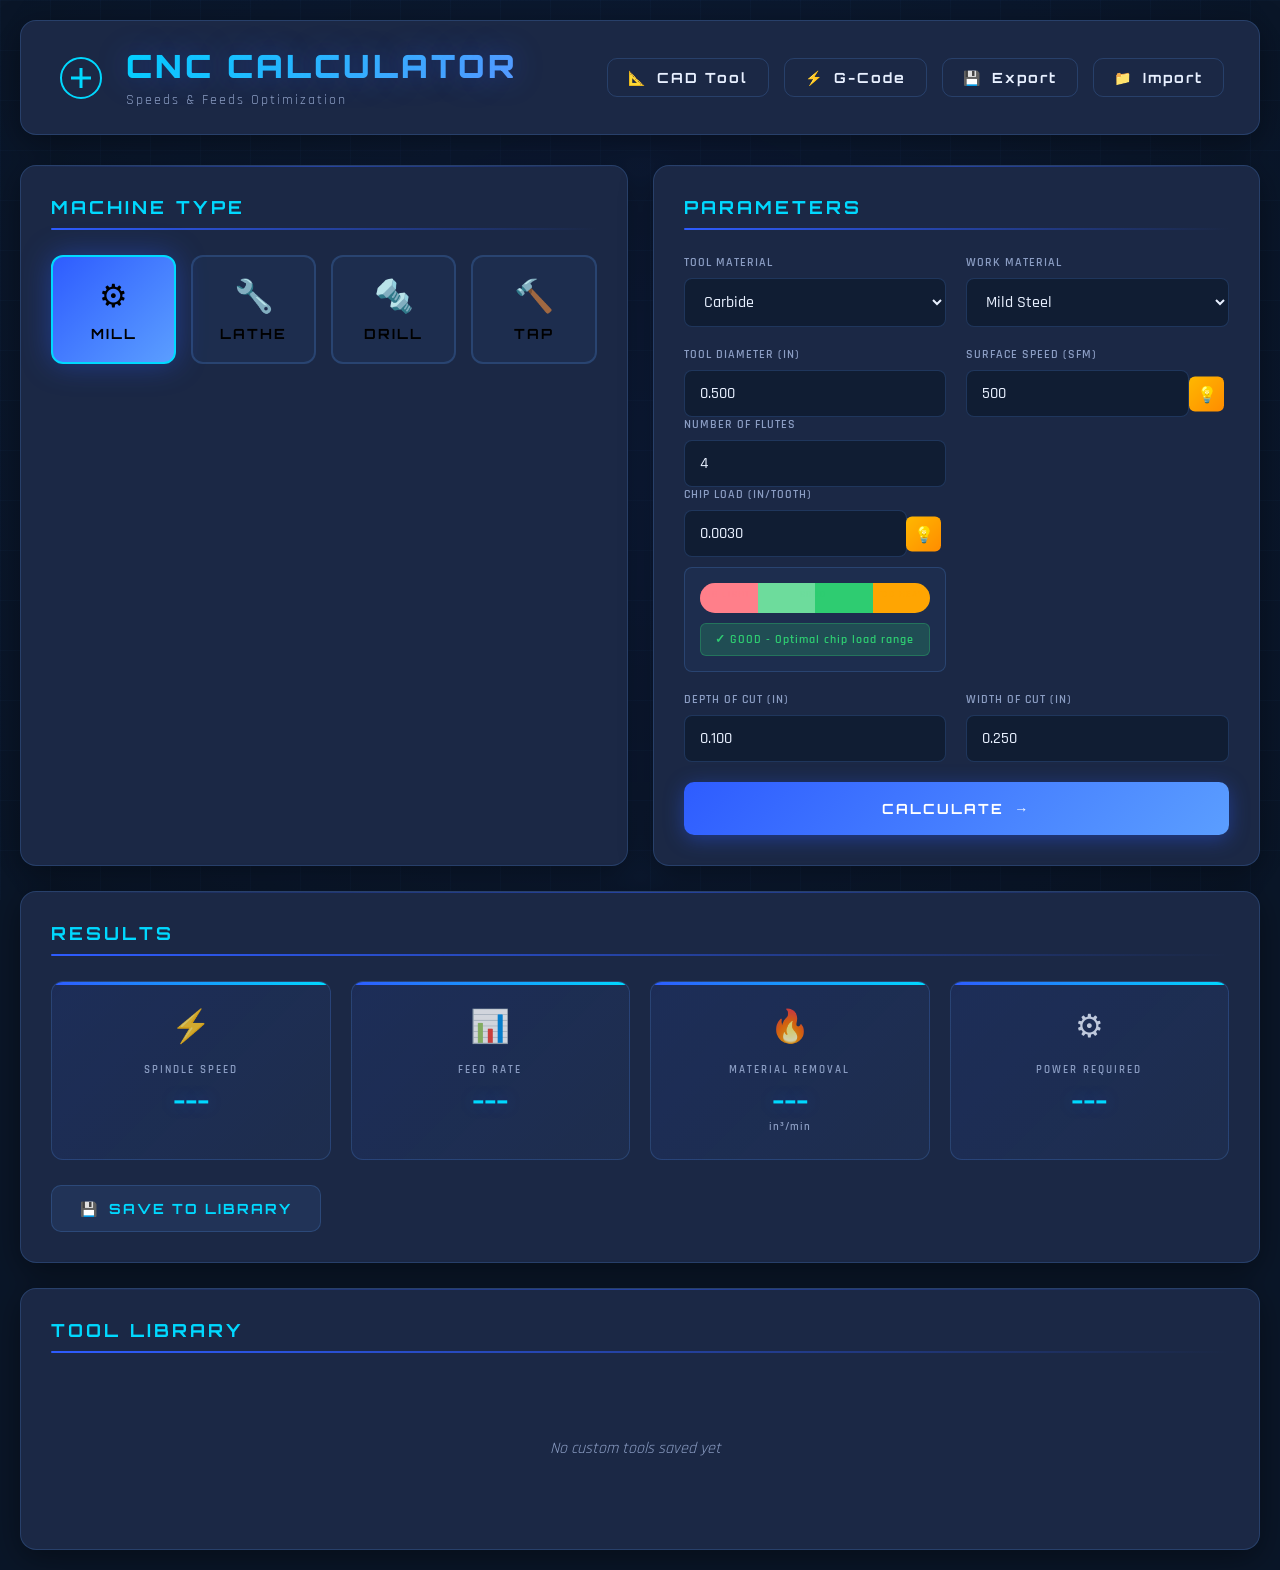
==== commit 49b7ca92: "Update index.html" ====
--- a/index.html
+++ b/index.html
@@ -32,6 +32,10 @@
                     <a href="cad.html" class="btn btn-ghost" style="text-decoration: none;">
                         <span class="icon">📐</span>
                         <span>CAD Tool</span>
+                    </a>
+                    <a href="gcode-generator/index.html" class="btn btn-ghost" style="text-decoration: none;">
+                        <span class="icon">⚡</span>
+                        <span>G-Code</span>
                     </a>
                     <button id="saveLibraryBtn" class="btn btn-ghost">
                         <span class="icon">💾</span>
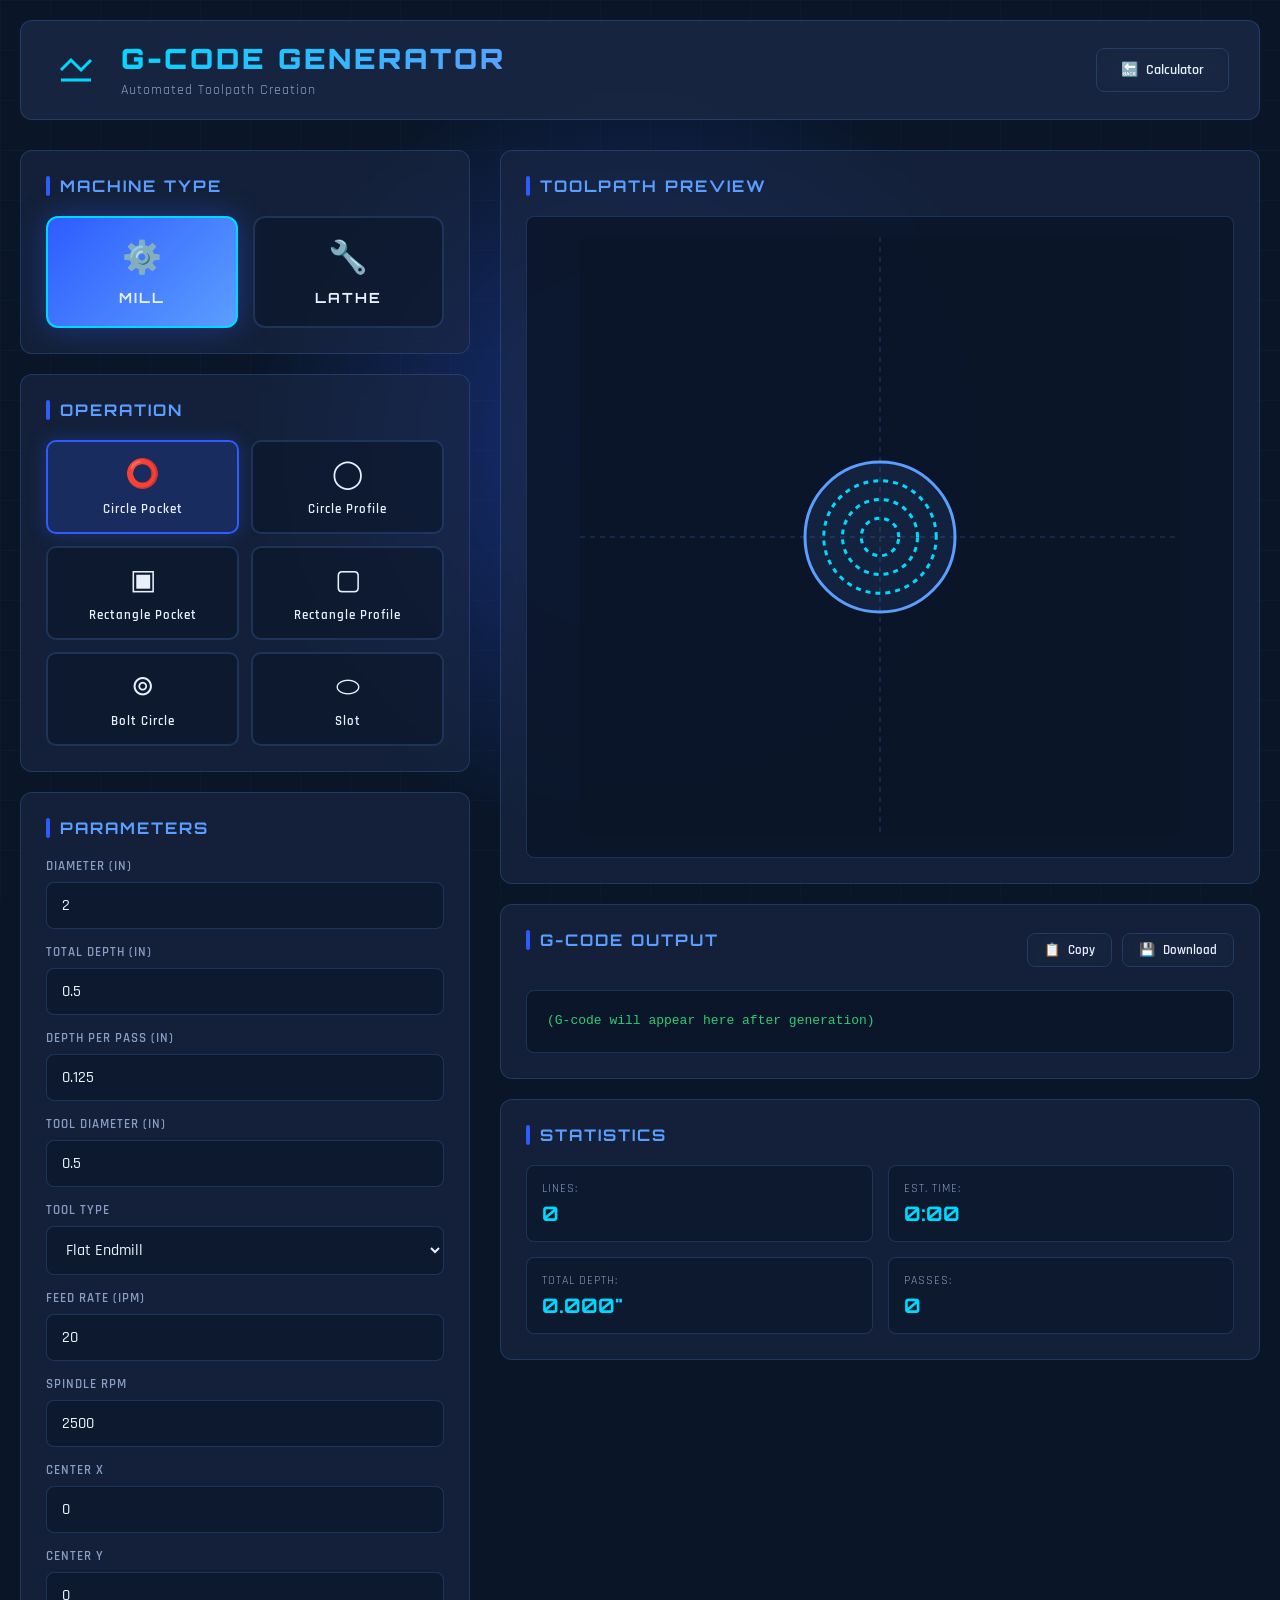
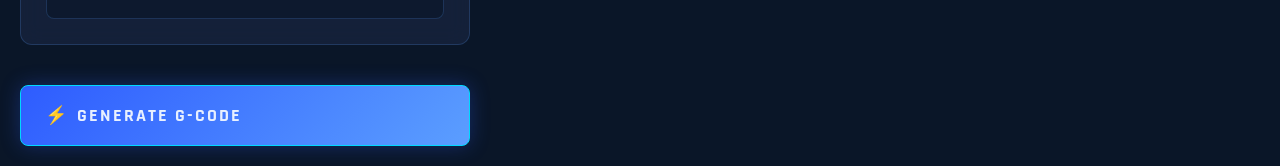
==== commit d6f2e702: "Add files via upload" ====
--- a/index.html
+++ b/index.html
@@ -3,7 +3,7 @@
 <head>
     <meta charset="UTF-8">
     <meta name="viewport" content="width=device-width, initial-scale=1.0">
-    <title>CNC Speeds & Feeds Calculator</title>
+    <title>G-Code Generator</title>
     <link rel="preconnect" href="https://fonts.googleapis.com">
     <link rel="preconnect" href="https://fonts.gstatic.com" crossorigin>
     <link href="https://fonts.googleapis.com/css2?family=Orbitron:wght@400;600;700;900&family=Rajdhani:wght@300;400;500;600;700&display=swap" rel="stylesheet">
@@ -19,391 +19,166 @@
                 <div class="logo-section">
                     <div class="logo-icon">
                         <svg viewBox="0 0 50 50" fill="none" xmlns="http://www.w3.org/2000/svg">
-                            <circle cx="25" cy="25" r="20" stroke="currentColor" stroke-width="2"/>
-                            <path d="M25 15 L25 35 M15 25 L35 25" stroke="currentColor" stroke-width="3"/>
+                            <path d="M10 25 L20 15 L30 25 L40 15" stroke="currentColor" stroke-width="3" fill="none"/>
+                            <path d="M10 35 L40 35" stroke="currentColor" stroke-width="3"/>
                         </svg>
                     </div>
                     <div>
-                        <h1>CNC CALCULATOR</h1>
-                        <p class="subtitle">Speeds & Feeds Optimization</p>
+                        <h1>G-CODE GENERATOR</h1>
+                        <p class="subtitle">Automated Toolpath Creation</p>
                     </div>
                 </div>
                 <div class="header-controls">
-                    <a href="cad.html" class="btn btn-ghost" style="text-decoration: none;">
-                        <span class="icon">📐</span>
-                        <span>CAD Tool</span>
+                    <a href="index.html" class="btn btn-ghost" style="text-decoration: none;">
+                        <span class="icon">🔙</span>
+                        <span>Calculator</span>
                     </a>
-                    <a href="gcode-generator/index.html" class="btn btn-ghost" style="text-decoration: none;">
-                        <span class="icon">⚡</span>
-                        <span>G-Code</span>
-                    </a>
-                    <button id="saveLibraryBtn" class="btn btn-ghost">
-                        <span class="icon">💾</span>
-                        <span>Export</span>
-                    </button>
-                    <button id="loadLibraryBtn" class="btn btn-ghost">
-                        <span class="icon">📁</span>
-                        <span>Import</span>
-                    </button>
                 </div>
             </div>
         </header>
 
         <div class="main-content">
-            <!-- Machine Type Selection -->
-            <div class="card machine-card">
-                <div class="card-header">
-                    <h2>MACHINE TYPE</h2>
-                    <div class="header-line"></div>
+            <!-- Left Panel: Inputs -->
+            <div class="left-panel">
+                <!-- Machine Type Selection -->
+                <div class="section">
+                    <h3 class="section-title">MACHINE TYPE</h3>
+                    <div class="machine-buttons">
+                        <button class="machine-btn active" data-type="mill">
+                            <span class="machine-icon">⚙️</span>
+                            <span class="machine-name">MILL</span>
+                        </button>
+                        <button class="machine-btn" data-type="lathe">
+                            <span class="machine-icon">🔧</span>
+                            <span class="machine-name">LATHE</span>
+                        </button>
+                    </div>
                 </div>
-                <div class="machine-type-selector">
-                    <button class="machine-btn active" data-type="mill">
-                        <span class="machine-icon">⚙</span>
-                        <span class="machine-name">MILL</span>
-                    </button>
-                    <button class="machine-btn" data-type="lathe">
-                        <span class="machine-icon">🔧</span>
-                        <span class="machine-name">LATHE</span>
-                    </button>
-                    <button class="machine-btn" data-type="drill">
-                        <span class="machine-icon">🔩</span>
-                        <span class="machine-name">DRILL</span>
-                    </button>
-                    <button class="machine-btn" data-type="tap">
-                        <span class="machine-icon">🔨</span>
-                        <span class="machine-name">TAP</span>
-                    </button>
+
+                <!-- Operation Type -->
+                <div class="section">
+                    <h3 class="section-title">OPERATION</h3>
+                    
+                    <!-- Mill Operations -->
+                    <div id="millOperations" class="operation-grid">
+                        <button class="operation-btn active" data-operation="circle-pocket">
+                            <span class="op-icon">⭕</span>
+                            <span class="op-name">Circle Pocket</span>
+                        </button>
+                        <button class="operation-btn" data-operation="circle-profile">
+                            <span class="op-icon">◯</span>
+                            <span class="op-name">Circle Profile</span>
+                        </button>
+                        <button class="operation-btn" data-operation="rectangle-pocket">
+                            <span class="op-icon">▣</span>
+                            <span class="op-name">Rectangle Pocket</span>
+                        </button>
+                        <button class="operation-btn" data-operation="rectangle-profile">
+                            <span class="op-icon">▢</span>
+                            <span class="op-name">Rectangle Profile</span>
+                        </button>
+                        <button class="operation-btn" data-operation="bolt-circle">
+                            <span class="op-icon">⊚</span>
+                            <span class="op-name">Bolt Circle</span>
+                        </button>
+                        <button class="operation-btn" data-operation="slot">
+                            <span class="op-icon">⬭</span>
+                            <span class="op-name">Slot</span>
+                        </button>
+                    </div>
+
+                    <!-- Lathe Operations -->
+                    <div id="latheOperations" class="operation-grid" style="display: none;">
+                        <button class="operation-btn active" data-operation="face">
+                            <span class="op-icon">━</span>
+                            <span class="op-name">Face</span>
+                        </button>
+                        <button class="operation-btn" data-operation="turn-od">
+                            <span class="op-icon">│</span>
+                            <span class="op-name">Turn OD</span>
+                        </button>
+                        <button class="operation-btn" data-operation="groove">
+                            <span class="op-icon">⫿</span>
+                            <span class="op-name">Groove</span>
+                        </button>
+                        <button class="operation-btn" data-operation="counterbore">
+                            <span class="op-icon">⊔</span>
+                            <span class="op-name">Counterbore</span>
+                        </button>
+                        <button class="operation-btn" data-operation="thread">
+                            <span class="op-icon">⍋</span>
+                            <span class="op-name">Thread</span>
+                        </button>
+                    </div>
                 </div>
+
+                <!-- Parameters Section -->
+                <div class="section">
+                    <h3 class="section-title">PARAMETERS</h3>
+                    <div id="parametersContainer" class="parameters-container">
+                        <!-- Dynamic inputs go here -->
+                    </div>
+                </div>
+
+                <!-- Generate Button -->
+                <button id="generateBtn" class="btn btn-primary btn-large">
+                    <span class="icon">⚡</span>
+                    <span>GENERATE G-CODE</span>
+                </button>
             </div>
 
-            <!-- Input Section -->
-            <div class="card input-card">
-                <div class="card-header">
-                    <h2>PARAMETERS</h2>
-                    <div class="header-line"></div>
+            <!-- Right Panel: Preview & Output -->
+            <div class="right-panel">
+                <!-- Toolpath Preview -->
+                <div class="section">
+                    <h3 class="section-title">TOOLPATH PREVIEW</h3>
+                    <div class="preview-container">
+                        <canvas id="previewCanvas" width="600" height="600"></canvas>
+                    </div>
                 </div>
-                
-                <div class="input-grid">
-                    <div class="input-group">
-                        <label for="toolMaterial">Tool Material</label>
-                        <select id="toolMaterial">
-                            <option value="hss">HSS (High Speed Steel)</option>
-                            <option value="carbide" selected>Carbide</option>
-                            <option value="coated">Coated Carbide</option>
-                            <option value="ceramic">Ceramic</option>
-                        </select>
-                    </div>
 
-                    <div class="input-group">
-                        <label for="workMaterial">Work Material</label>
-                        <select id="workMaterial">
-                            <option value="aluminum">Aluminum</option>
-                            <option value="mild_steel" selected>Mild Steel</option>
-                            <option value="stainless">Stainless Steel</option>
-                            <option value="tool_steel">Tool Steel</option>
-                            <option value="titanium">Titanium</option>
-                            <option value="brass">Brass</option>
-                            <option value="plastic">Plastic</option>
-                        </select>
-                    </div>
-
-                    <!-- Mill/Drill Specific -->
-                    <div id="millDrillInputs" class="mill-drill-inputs">
-                        <div class="input-group">
-                            <label for="toolDiameter">Tool Diameter (in)</label>
-                            <input type="number" id="toolDiameter" step="0.001" value="0.500" min="0.001">
-                        </div>
-
-                        <div class="input-group">
-                            <label for="numFlutes">Number of Flutes</label>
-                            <input type="number" id="numFlutes" value="4" min="1" max="12">
-                        </div>
-
-                        <div class="input-group with-hint">
-                            <label for="chipLoad">Chip Load (in/tooth)</label>
-                            <div class="input-with-button">
-                                <input type="number" id="chipLoad" step="0.0001" value="0.0030" min="0.0001">
-                                <button class="btn-hint" id="chipLoadHint">
-                                    <span>💡</span>
-                                </button>
-                            </div>
-                            <div class="chip-load-indicator" id="chipLoadStatus">
-                                <div class="indicator-bar">
-                                    <div class="indicator-fill"></div>
-                                    <div class="indicator-markers">
-                                        <span class="marker marker-low">Too Light</span>
-                                        <span class="marker marker-good">Good</span>
-                                        <span class="marker marker-high">Too Heavy</span>
-                                    </div>
-                                </div>
-                                <div class="indicator-message"></div>
-                            </div>
-                        </div>
-                    </div>
-
-                    <!-- Lathe Specific -->
-                    <div id="latheInputs" class="lathe-inputs" style="display: none;">
-                        <div class="input-group">
-                            <label for="workDiameter">Work Diameter (in)</label>
-                            <input type="number" id="workDiameter" step="0.001" value="2.000" min="0.001">
-                        </div>
-
-                        <div class="input-group with-hint">
-                            <label for="feedPerRev">Feed/Rev (in/rev)</label>
-                            <div class="input-with-button">
-                                <input type="number" id="feedPerRev" step="0.001" value="0.010" min="0.001">
-                                <button class="btn-hint" id="feedPerRevHint">
-                                    <span>💡</span>
-                                </button>
-                            </div>
-                            <div class="chip-load-indicator" id="feedPerRevStatus">
-                                <div class="indicator-bar">
-                                    <div class="indicator-fill"></div>
-                                    <div class="indicator-markers">
-                                        <span class="marker marker-low">Too Light</span>
-                                        <span class="marker marker-good">Good</span>
-                                        <span class="marker marker-high">Too Heavy</span>
-                                    </div>
-                                </div>
-                                <div class="indicator-message"></div>
-                            </div>
-                        </div>
-                    </div>
-
-                    <!-- Tap Specific -->
-                    <div id="tapInputs" class="tap-inputs" style="display: none;">
-                        <div class="input-group">
-                            <label for="tapSize">Tap Size</label>
-                            <select id="tapSize">
-                                <optgroup label="Fractional - Coarse (UNC)">
-                                    <option value="0.0730,64">#4-40 UNC</option>
-                                    <option value="0.0860,56">#6-32 UNC</option>
-                                    <option value="0.0990,48">#8-32 UNC</option>
-                                    <option value="0.1120,40">#10-24 UNC</option>
-                                    <option value="0.1380,32">#12-24 UNC</option>
-                                    <option value="0.2500,20">1/4-20 UNC</option>
-                                    <option value="0.3125,18">5/16-18 UNC</option>
-                                    <option value="0.3750,16">3/8-16 UNC</option>
-                                    <option value="0.4375,14">7/16-14 UNC</option>
-                                    <option value="0.5000,13" selected>1/2-13 UNC</option>
-                                    <option value="0.5625,12">9/16-12 UNC</option>
-                                    <option value="0.6250,11">5/8-11 UNC</option>
-                                    <option value="0.7500,10">3/4-10 UNC</option>
-                                    <option value="0.8750,9">7/8-9 UNC</option>
-                                    <option value="1.0000,8">1-8 UNC</option>
-                                    <option value="1.1250,7">1-1/8-7 UNC</option>
-                                    <option value="1.2500,7">1-1/4-7 UNC</option>
-                                </optgroup>
-                                <optgroup label="Fractional - Fine (UNF)">
-                                    <option value="0.0730,48">#4-48 UNF</option>
-                                    <option value="0.0860,40">#6-40 UNF</option>
-                                    <option value="0.0990,36">#8-36 UNF</option>
-                                    <option value="0.1120,32">#10-32 UNF</option>
-                                    <option value="0.1380,28">#12-28 UNF</option>
-                                    <option value="0.2500,28">1/4-28 UNF</option>
-                                    <option value="0.3125,24">5/16-24 UNF</option>
-                                    <option value="0.3750,24">3/8-24 UNF</option>
-                                    <option value="0.4375,20">7/16-20 UNF</option>
-                                    <option value="0.5000,20">1/2-20 UNF</option>
-                                    <option value="0.5625,18">9/16-18 UNF</option>
-                                    <option value="0.6250,18">5/8-18 UNF</option>
-                                    <option value="0.7500,16">3/4-16 UNF</option>
-                                    <option value="0.8750,14">7/8-14 UNF</option>
-                                    <option value="1.0000,12">1-12 UNF</option>
-                                </optgroup>
-                                <optgroup label="Metric - Coarse">
-                                    <option value="0.1181,0.400">M3x0.5</option>
-                                    <option value="0.1575,0.630">M4x0.7</option>
-                                    <option value="0.1969,0.794">M5x0.8</option>
-                                    <option value="0.2362,1.000">M6x1.0</option>
-                                    <option value="0.3150,1.250">M8x1.25</option>
-                                    <option value="0.3937,1.500">M10x1.5</option>
-                                    <option value="0.4724,1.750">M12x1.75</option>
-                                    <option value="0.5512,2.000">M14x2.0</option>
-                                    <option value="0.6299,2.000">M16x2.0</option>
-                                    <option value="0.7087,2.500">M18x2.5</option>
-                                    <option value="0.7874,2.500">M20x2.5</option>
-                                </optgroup>
-                                <optgroup label="Metric - Fine">
-                                    <option value="0.2362,0.750">M6x0.75</option>
-                                    <option value="0.3150,1.000">M8x1.0</option>
-                                    <option value="0.3937,1.250">M10x1.25</option>
-                                    <option value="0.4724,1.250">M12x1.25</option>
-                                    <option value="0.5512,1.500">M14x1.5</option>
-                                    <option value="0.6299,1.500">M16x1.5</option>
-                                </optgroup>
-                            </select>
-                        </div>
-
-                        <div class="input-group">
-                            <label for="tapType">Tap Type</label>
-                            <select id="tapType">
-                                <option value="hand">Hand Tap (Slowest, Safest)</option>
-                                <option value="spiral_point" selected>Spiral Point / Gun Tap (Through Holes)</option>
-                                <option value="spiral_flute">Spiral Flute (Blind Holes)</option>
-                                <option value="form">Form Tap (No Chips)</option>
-                            </select>
-                        </div>
-
-                        <div class="input-group">
-                            <label for="threadEngagement">Thread Engagement</label>
-                            <div class="slider-container">
-                                <input type="range" id="threadEngagement" min="50" max="100" value="75" step="5">
-                                <div class="slider-labels">
-                                    <span>50%</span>
-                                    <span id="threadEngagementValue" class="slider-value">75%</span>
-                                    <span>100%</span>
-                                </div>
-                            </div>
-                            <small style="color: var(--text-dim); font-size: 11px; margin-top: 8px; display: block;">
-                                75% is standard for most applications
-                            </small>
-                        </div>
-
-                        <div class="input-group">
-                            <label for="threadDepth">Thread Depth (in)</label>
-                            <input type="number" id="threadDepth" step="0.125" value="0.500" min="0.125">
-                            <small style="color: var(--text-dim); font-size: 11px; margin-top: 5px; display: block;" id="threadDepthHelper">
-                                Depth of threads needed (not total hole depth)
-                            </small>
-                        </div>
-
-                        <div class="tap-recommendations">
-                            <h4>📋 Recommended Settings</h4>
-                            <div class="recommendation-grid">
-                                <div class="recommendation-item">
-                                    <span class="rec-label">Tap Drill:</span>
-                                    <span class="rec-value" id="recTapDrill">---</span>
-                                </div>
-                                <div class="recommendation-item">
-                                    <span class="rec-label">RPM:</span>
-                                    <span class="rec-value" id="recRPM">---</span>
-                                </div>
-                                <div class="recommendation-item">
-                                    <span class="rec-label">Feed Rate:</span>
-                                    <span class="rec-value" id="recFeedRate">---</span>
-                                </div>
-                                <div class="recommendation-item">
-                                    <span class="rec-label">Cycle Time:</span>
-                                    <span class="rec-value" id="recCycleTime">---</span>
-                                </div>
-                            </div>
-                        </div>
-                    </div>
-
-                    <div class="input-group with-hint" id="sfmGroup">
-                        <label for="sfm">Surface Speed (SFM)</label>
-                        <div class="input-with-button">
-                            <input type="number" id="sfm" step="1" value="500" min="1">
-                            <button class="btn-hint" id="sfmHint">
-                                <span>💡</span>
+                <!-- G-Code Output -->
+                <div class="section">
+                    <div class="output-header">
+                        <h3 class="section-title">G-CODE OUTPUT</h3>
+                        <div class="output-controls">
+                            <button id="copyBtn" class="btn btn-ghost btn-small">
+                                <span class="icon">📋</span>
+                                <span>Copy</span>
+                            </button>
+                            <button id="downloadBtn" class="btn btn-ghost btn-small">
+                                <span class="icon">💾</span>
+                                <span>Download</span>
                             </button>
                         </div>
                     </div>
-
-                    <div class="input-group" id="depthOfCutGroup">
-                        <label for="depthOfCut">Depth of Cut (in)</label>
-                        <input type="number" id="depthOfCut" step="0.001" value="0.100" min="0.001">
-                    </div>
-
-                    <div class="input-group" id="widthOfCutGroup">
-                        <label for="widthOfCut">Width of Cut (in)</label>
-                        <input type="number" id="widthOfCut" step="0.001" value="0.250" min="0.001">
+                    <div class="gcode-output">
+                        <pre id="gcodeDisplay">(G-code will appear here after generation)</pre>
                     </div>
                 </div>
 
-                <button id="calculateBtn" class="btn btn-primary">
-                    <span class="btn-text">CALCULATE</span>
-                    <span class="btn-arrow">→</span>
-                </button>
-            </div>
-
-            <!-- Results Section -->
-            <div class="card results-card">
-                <div class="card-header">
-                    <h2>RESULTS</h2>
-                    <div class="header-line"></div>
-                </div>
-                <div class="results-grid">
-                    <div class="result-item">
-                        <div class="result-icon">⚡</div>
-                        <div class="result-content">
-                            <div class="result-label">SPINDLE SPEED</div>
-                            <div class="result-value" id="rpmResult">---</div>
+                <!-- Stats -->
+                <div class="section">
+                    <h3 class="section-title">STATISTICS</h3>
+                    <div class="stats-grid">
+                        <div class="stat-item">
+                            <span class="stat-label">Lines:</span>
+                            <span class="stat-value" id="statLines">0</span>
                         </div>
-                    </div>
-                    <div class="result-item">
-                        <div class="result-icon">📊</div>
-                        <div class="result-content">
-                            <div class="result-label">FEED RATE</div>
-                            <div class="result-value" id="feedRateResult">---</div>
+                        <div class="stat-item">
+                            <span class="stat-label">Est. Time:</span>
+                            <span class="stat-value" id="statTime">0:00</span>
                         </div>
-                    </div>
-                    <div class="result-item">
-                        <div class="result-icon">🔥</div>
-                        <div class="result-content">
-                            <div class="result-label">MATERIAL REMOVAL</div>
-                            <div class="result-value" id="mrrResult">---</div>
-                            <div class="result-unit">in³/min</div>
+                        <div class="stat-item">
+                            <span class="stat-label">Total Depth:</span>
+                            <span class="stat-value" id="statDepth">0.000"</span>
                         </div>
-                    </div>
-                    <div class="result-item">
-                        <div class="result-icon">⚙</div>
-                        <div class="result-content">
-                            <div class="result-label">POWER REQUIRED</div>
-                            <div class="result-value" id="powerResult">---</div>
-                        </div>
-                    </div>
-                    <!-- Tap-specific result -->
-                    <div class="result-item" id="tapDrillResult" style="display: none;">
-                        <div class="result-icon">🔩</div>
-                        <div class="result-content">
-                            <div class="result-label">TAP DRILL SIZE</div>
-                            <div class="result-value" id="tapDrillValue">---</div>
-                        </div>
-                    </div>
-                    <div class="result-item" id="cycleTimeResult" style="display: none;">
-                        <div class="result-icon">⏱️</div>
-                        <div class="result-content">
-                            <div class="result-label">CYCLE TIME</div>
-                            <div class="result-value" id="cycleTimeValue">---</div>
+                        <div class="stat-item">
+                            <span class="stat-label">Passes:</span>
+                            <span class="stat-value" id="statPasses">0</span>
                         </div>
                     </div>
                 </div>
-                <button id="saveToolBtn" class="btn btn-secondary">
-                    <span>💾</span>
-                    <span>SAVE TO LIBRARY</span>
-                </button>
-            </div>
-
-            <!-- Custom Tool Library -->
-            <div class="card library-card">
-                <div class="card-header">
-                    <h2>TOOL LIBRARY</h2>
-                    <div class="header-line"></div>
-                </div>
-                <div id="customLibrary" class="library-content">
-                    <p class="empty-state">No custom tools saved yet</p>
-                </div>
-            </div>
-        </div>
-    </div>
-
-    <!-- Modal for saving tool -->
-    <div id="saveModal" class="modal">
-        <div class="modal-backdrop"></div>
-        <div class="modal-content">
-            <div class="modal-header">
-                <h3>SAVE CONFIGURATION</h3>
-                <div class="header-line"></div>
-            </div>
-            <div class="input-group">
-                <label for="toolName">Tool Name</label>
-                <input type="text" id="toolName" placeholder="e.g., 1/2 Carbide End Mill - Aluminum">
-            </div>
-            <div class="modal-buttons">
-                <button id="confirmSaveBtn" class="btn btn-primary">SAVE</button>
-                <button id="cancelSaveBtn" class="btn btn-secondary">CANCEL</button>
             </div>
         </div>
     </div>
--- a/styles.css
+++ b/styles.css
@@ -8,6 +8,8 @@
     --text-dim: #8B9DC3;
     --border-color: rgba(91, 158, 255, 0.2);
     --glow-color: rgba(46, 92, 255, 0.4);
+    --success-green: #2ecc71;
+    --warning-orange: #FFA502;
 }
 
 * {
@@ -48,22 +50,18 @@
 
 .background-glow {
     position: fixed;
-    top: -50%;
-    left: -50%;
-    right: -50%;
-    bottom: -50%;
-    background: radial-gradient(circle at 50% 50%, rgba(46, 92, 255, 0.08) 0%, transparent 50%);
+    top: 50%;
+    left: 50%;
+    transform: translate(-50%, -50%);
+    width: 800px;
+    height: 800px;
+    background: radial-gradient(circle, var(--glow-color) 0%, transparent 70%);
     z-index: 0;
-    animation: pulse 8s ease-in-out infinite;
-}
-
-@keyframes pulse {
-    0%, 100% { opacity: 0.5; transform: scale(1); }
-    50% { opacity: 0.8; transform: scale(1.1); }
+    pointer-events: none;
 }
 
 .container {
-    max-width: 1400px;
+    max-width: 1600px;
     margin: 0 auto;
     position: relative;
     z-index: 1;
@@ -71,39 +69,15 @@
 
 /* Header */
 .main-header {
-    background: var(--secondary-blue);
-    border: 1px solid var(--border-color);
-    border-radius: 16px;
+    background: rgba(27, 40, 69, 0.8);
+    border: 1px solid var(--border-color);
+    border-radius: 12px;
+    padding: 20px 30px;
     margin-bottom: 30px;
-    box-shadow: 0 8px 32px rgba(0, 0, 0, 0.4);
-    overflow: hidden;
-    position: relative;
-    animation: slideDown 0.6s ease-out;
-}
-
-@keyframes slideDown {
-    from { opacity: 0; transform: translateY(-20px); }
-    to { opacity: 1; transform: translateY(0); }
-}
-
-.main-header::before {
-    content: '';
-    position: absolute;
-    top: 0;
-    left: -100%;
-    width: 100%;
-    height: 2px;
-    background: linear-gradient(90deg, transparent, var(--bright-blue), transparent);
-    animation: scan 3s ease-in-out infinite;
-}
-
-@keyframes scan {
-    0%, 100% { left: -100%; }
-    50% { left: 100%; }
+    backdrop-filter: blur(10px);
 }
 
 .header-content {
-    padding: 25px 35px;
     display: flex;
     justify-content: space-between;
     align-items: center;
@@ -118,135 +92,156 @@
 .logo-icon {
     width: 50px;
     height: 50px;
+    display: flex;
+    align-items: center;
+    justify-content: center;
     color: var(--bright-blue);
-    animation: rotate 10s linear infinite;
-}
-
-@keyframes rotate {
-    from { transform: rotate(0deg); }
-    to { transform: rotate(360deg); }
-}
-
-.logo-section h1 {
+}
+
+.logo-icon svg {
+    width: 100%;
+    height: 100%;
+}
+
+h1 {
     font-family: 'Orbitron', sans-serif;
-    font-size: 32px;
+    font-size: 28px;
     font-weight: 900;
     letter-spacing: 3px;
     background: linear-gradient(135deg, var(--bright-blue), var(--electric-blue));
     -webkit-background-clip: text;
     -webkit-text-fill-color: transparent;
     background-clip: text;
-    text-shadow: 0 0 30px var(--glow-color);
 }
 
 .subtitle {
     font-size: 14px;
     color: var(--text-dim);
+    letter-spacing: 1px;
+    margin-top: 5px;
+}
+
+.header-controls {
+    display: flex;
+    gap: 15px;
+}
+
+/* Buttons */
+.btn {
+    padding: 12px 24px;
+    border: 1px solid var(--border-color);
+    border-radius: 8px;
+    background: rgba(27, 40, 69, 0.6);
+    color: var(--text-light);
+    font-family: 'Rajdhani', sans-serif;
+    font-size: 14px;
+    font-weight: 600;
+    cursor: pointer;
+    transition: all 0.3s;
+    display: flex;
+    align-items: center;
+    gap: 8px;
+    backdrop-filter: blur(10px);
+}
+
+.btn:hover {
+    border-color: var(--accent-blue);
+    transform: translateY(-2px);
+    box-shadow: 0 5px 15px var(--glow-color);
+}
+
+.btn-primary {
+    background: linear-gradient(135deg, var(--accent-blue), var(--electric-blue));
+    border-color: var(--bright-blue);
+    box-shadow: 0 0 20px rgba(46, 92, 255, 0.3);
+}
+
+.btn-primary:hover {
+    box-shadow: 0 0 30px rgba(46, 92, 255, 0.5);
+    transform: translateY(-3px);
+}
+
+.btn-large {
+    width: 100%;
+    padding: 18px 24px;
+    font-size: 18px;
+    font-weight: 700;
     letter-spacing: 2px;
-    margin-top: 5px;
-}
-
-.header-controls {
-    display: flex;
-    gap: 15px;
-}
-
-/* Cards */
+    margin-top: 20px;
+}
+
+.btn-ghost {
+    background: transparent;
+}
+
+.btn-small {
+    padding: 8px 16px;
+    font-size: 13px;
+}
+
+/* Main Content Layout */
 .main-content {
     display: grid;
-    grid-template-columns: repeat(2, 1fr);
-    gap: 25px;
-}
-
-.card {
-    background: var(--secondary-blue);
-    border: 1px solid var(--border-color);
-    border-radius: 16px;
-    padding: 30px;
-    box-shadow: 0 8px 32px rgba(0, 0, 0, 0.4);
-    position: relative;
-    overflow: hidden;
-    animation: fadeIn 0.6s ease-out backwards;
-}
-
-.card::before {
+    grid-template-columns: 450px 1fr;
+    gap: 30px;
+}
+
+/* Panels */
+.left-panel,
+.right-panel {
+    display: flex;
+    flex-direction: column;
+    gap: 20px;
+}
+
+.section {
+    background: rgba(27, 40, 69, 0.6);
+    border: 1px solid var(--border-color);
+    border-radius: 12px;
+    padding: 25px;
+    backdrop-filter: blur(10px);
+}
+
+.section-title {
+    font-family: 'Orbitron', sans-serif;
+    font-size: 16px;
+    font-weight: 700;
+    letter-spacing: 2px;
+    color: var(--electric-blue);
+    margin-bottom: 20px;
+    display: flex;
+    align-items: center;
+    gap: 10px;
+}
+
+.section-title::before {
     content: '';
-    position: absolute;
-    top: 0;
-    left: 0;
-    right: 0;
-    height: 1px;
-    background: linear-gradient(90deg, transparent, var(--accent-blue), transparent);
-    opacity: 0.5;
-}
-
-@keyframes fadeIn {
-    from { opacity: 0; transform: translateY(20px); }
-    to { opacity: 1; transform: translateY(0); }
-}
-
-.machine-card { animation-delay: 0.1s; }
-.input-card { animation-delay: 0.2s; }
-.results-card { animation-delay: 0.3s; grid-column: span 2; }
-.library-card { animation-delay: 0.4s; grid-column: span 2; }
-
-.card-header {
-    margin-bottom: 25px;
-}
-
-.card-header h2 {
-    font-family: 'Orbitron', sans-serif;
-    font-size: 18px;
-    font-weight: 700;
-    letter-spacing: 3px;
-    color: var(--bright-blue);
-    margin-bottom: 10px;
-}
-
-.header-line {
-    height: 2px;
-    background: linear-gradient(90deg, var(--accent-blue), transparent);
+    width: 4px;
+    height: 20px;
+    background: var(--accent-blue);
     border-radius: 2px;
 }
 
-/* Machine Type Selector */
-.machine-type-selector {
+/* Machine Type Buttons */
+.machine-buttons {
     display: grid;
-    grid-template-columns: repeat(4, 1fr);
+    grid-template-columns: 1fr 1fr;
     gap: 15px;
 }
 
 .machine-btn {
-    background: rgba(91, 158, 255, 0.05);
+    padding: 20px;
+    background: rgba(10, 22, 40, 0.6);
     border: 2px solid var(--border-color);
     border-radius: 12px;
-    padding: 20px;
+    display: flex;
+    flex-direction: column;
+    align-items: center;
+    gap: 10px;
     cursor: pointer;
-    transition: all 0.3s cubic-bezier(0.4, 0, 0.2, 1);
-    display: flex;
-    flex-direction: column;
-    align-items: center;
-    gap: 10px;
-    position: relative;
-    overflow: hidden;
-}
-
-.machine-btn::before {
-    content: '';
-    position: absolute;
-    top: 50%;
-    left: 50%;
-    width: 0;
-    height: 0;
-    background: radial-gradient(circle, var(--glow-color), transparent);
-    transform: translate(-50%, -50%);
-    transition: width 0.4s, height 0.4s;
-    border-radius: 50%;
-}
-
-.machine-btn:hover::before {
-    width: 200%;
-    height: 200%;
+    transition: all 0.3s;
+    color: var(--text-light);
+    font-family: 'Rajdhani', sans-serif;
 }
 
 .machine-btn:hover {
@@ -263,8 +258,6 @@
 
 .machine-icon {
     font-size: 32px;
-    position: relative;
-    z-index: 1;
 }
 
 .machine-name {
@@ -272,252 +265,71 @@
     font-size: 14px;
     font-weight: 700;
     letter-spacing: 2px;
-    position: relative;
-    z-index: 1;
-}
-
-/* Chip Load Indicator */
-.chip-load-indicator {
-    margin-top: 10px;
-    padding: 15px;
-    background: rgba(91, 158, 255, 0.05);
-    border: 1px solid var(--border-color);
-    border-radius: 8px;
-}
-
-.indicator-bar {
-    position: relative;
-    height: 30px;
-    background: linear-gradient(90deg, 
-        #FF4757 0%, 
-        #FF4757 25%, 
-        #2ecc71 25%, 
-        #2ecc71 75%, 
-        #FFA502 75%, 
-        #FFA502 100%
-    );
-    border-radius: 15px;
-    overflow: hidden;
-    margin-bottom: 10px;
-}
-
-.indicator-fill {
-    position: absolute;
-    top: 0;
-    left: 0;
-    height: 100%;
-    width: 0%;
-    background: rgba(255, 255, 255, 0.3);
+}
+
+/* Operation Buttons */
+.operation-grid {
+    display: grid;
+    grid-template-columns: repeat(2, 1fr);
+    gap: 12px;
+}
+
+.operation-btn {
+    padding: 15px 12px;
+    background: rgba(10, 22, 40, 0.6);
+    border: 2px solid var(--border-color);
+    border-radius: 10px;
+    display: flex;
+    flex-direction: column;
+    align-items: center;
+    gap: 8px;
+    cursor: pointer;
     transition: all 0.3s;
-}
-
-.indicator-markers {
-    display: flex;
-    justify-content: space-between;
-    margin-top: 5px;
-}
-
-.marker {
-    font-size: 10px;
-    font-weight: 600;
-    text-transform: uppercase;
-    letter-spacing: 1px;
-}
-
-.marker-low { color: #FF4757; }
-.marker-good { color: #2ecc71; }
-.marker-high { color: #FFA502; }
-
-.indicator-message {
-    text-align: center;
-    font-size: 12px;
+    color: var(--text-light);
+    font-family: 'Rajdhani', sans-serif;
+}
+
+.operation-btn:hover {
+    border-color: var(--accent-blue);
+    transform: translateY(-2px);
+    box-shadow: 0 5px 15px rgba(46, 92, 255, 0.2);
+}
+
+.operation-btn.active {
+    background: rgba(46, 92, 255, 0.2);
+    border-color: var(--accent-blue);
+    box-shadow: 0 0 20px rgba(46, 92, 255, 0.3);
+}
+
+.op-icon {
+    font-size: 28px;
+}
+
+.op-name {
+    font-size: 13px;
     font-weight: 600;
     letter-spacing: 1px;
-    margin-top: 10px;
-    padding: 8px;
-    border-radius: 6px;
-    transition: all 0.3s;
-}
-
-.indicator-message.status-low {
-    background: rgba(255, 71, 87, 0.2);
-    color: #FF4757;
-    border: 1px solid rgba(255, 71, 87, 0.3);
-}
-
-.indicator-message.status-good {
-    background: rgba(46, 204, 113, 0.2);
-    color: #2ecc71;
-    border: 1px solid rgba(46, 204, 113, 0.3);
-}
-
-.indicator-message.status-high {
-    background: rgba(255, 165, 2, 0.2);
-    color: #FFA502;
-    border: 1px solid rgba(255, 165, 2, 0.3);
-}
-
-/* Tap Info Box */
-.tap-info-box {
-    margin-top: 20px;
-    padding: 20px;
-    background: linear-gradient(135deg, rgba(46, 92, 255, 0.1), rgba(0, 217, 255, 0.05));
-    border: 1px solid var(--border-color);
-    border-radius: 10px;
-}
-
-.info-row {
-    display: flex;
-    justify-content: space-between;
-    align-items: center;
-    padding: 10px 0;
-    border-bottom: 1px solid var(--border-color);
-}
-
-.info-row:last-child {
-    border-bottom: none;
-}
-
-.info-label {
+    text-align: center;
+}
+
+/* Parameters Container */
+.parameters-container {
+    display: flex;
+    flex-direction: column;
+    gap: 15px;
+}
+
+.input-group {
+    display: flex;
+    flex-direction: column;
+    gap: 8px;
+}
+
+.input-group label {
     font-size: 13px;
-    font-weight: 600;
-    color: var(--text-dim);
-    text-transform: uppercase;
-    letter-spacing: 1px;
-}
-
-.info-value {
-    font-family: 'Orbitron', sans-serif;
-    font-size: 16px;
-    font-weight: 700;
-    color: var(--bright-blue);
-}
-
-/* Slider */
-.slider-container {
-    padding: 10px 0;
-}
-
-.slider-container input[type="range"] {
-    width: 100%;
-    height: 8px;
-    background: linear-gradient(90deg, 
-        #FF4757 0%, 
-        #FFA502 25%, 
-        #2ecc71 50%, 
-        #FFA502 75%, 
-        #FF4757 100%
-    );
-    border-radius: 10px;
-    outline: none;
-    -webkit-appearance: none;
-}
-
-.slider-container input[type="range"]::-webkit-slider-thumb {
-    -webkit-appearance: none;
-    appearance: none;
-    width: 20px;
-    height: 20px;
-    background: var(--bright-blue);
-    border: 3px solid var(--secondary-blue);
-    border-radius: 50%;
-    cursor: pointer;
-    box-shadow: 0 0 15px var(--glow-color);
-}
-
-.slider-container input[type="range"]::-moz-range-thumb {
-    width: 20px;
-    height: 20px;
-    background: var(--bright-blue);
-    border: 3px solid var(--secondary-blue);
-    border-radius: 50%;
-    cursor: pointer;
-    box-shadow: 0 0 15px var(--glow-color);
-}
-
-.slider-labels {
-    display: flex;
-    justify-content: space-between;
-    margin-top: 8px;
-    font-size: 12px;
-    color: var(--text-dim);
-}
-
-.slider-value {
-    font-family: 'Orbitron', sans-serif;
-    font-weight: 700;
-    color: var(--bright-blue);
-    font-size: 14px;
-}
-
-/* Tap Recommendations */
-.tap-recommendations {
-    margin-top: 25px;
-    padding: 20px;
-    background: linear-gradient(135deg, rgba(46, 92, 255, 0.15), rgba(0, 217, 255, 0.08));
-    border: 2px solid var(--border-color);
-    border-radius: 12px;
-}
-
-.tap-recommendations h4 {
-    font-family: 'Orbitron', sans-serif;
-    font-size: 14px;
-    font-weight: 700;
-    color: var(--bright-blue);
-    margin-bottom: 15px;
-    letter-spacing: 1px;
-}
-
-.recommendation-grid {
-    display: grid;
-    grid-template-columns: repeat(2, 1fr);
-    gap: 15px;
-}
-
-.recommendation-item {
-    background: rgba(10, 22, 40, 0.6);
-    padding: 12px;
-    border-radius: 8px;
-    border: 1px solid var(--border-color);
-}
-
-.rec-label {
-    display: block;
-    font-size: 11px;
-    font-weight: 600;
-    color: var(--text-dim);
-    text-transform: uppercase;
-    letter-spacing: 1px;
-    margin-bottom: 6px;
-}
-
-.rec-value {
-    display: block;
-    font-family: 'Orbitron', sans-serif;
-    font-size: 16px;
-    font-weight: 700;
-    color: var(--bright-blue);
-    text-shadow: 0 0 10px var(--glow-color);
-}
-
-/* Input Groups */
-.input-grid {
-    display: grid;
-    grid-template-columns: repeat(2, 1fr);
-    gap: 20px;
-}
-
-.input-group {
-    display: flex;
-    flex-direction: column;
-}
-
-.input-group label {
-    font-size: 12px;
     font-weight: 600;
     letter-spacing: 1px;
     color: var(--text-dim);
-    margin-bottom: 8px;
     text-transform: uppercase;
 }
 
@@ -541,11 +353,6 @@
     box-shadow: 0 0 15px rgba(46, 92, 255, 0.3);
 }
 
-.input-group select option {
-    background: var(--secondary-blue);
-    color: var(--text-light);
-}
-
 /* Remove number input arrows */
 input[type="number"]::-webkit-inner-spin-button,
 input[type="number"]::-webkit-outer-spin-button {
@@ -554,396 +361,122 @@
 }
 
 input[type="number"] {
-    -moz-appearance: textfield; /* Firefox */
-}
-
-.input-with-button {
-    position: relative;
-}
-
-.btn-hint {
-    position: absolute;
-    right: 5px;
-    top: 50%;
-    transform: translateY(-50%);
-    background: linear-gradient(135deg, #FFB800, #FF8C00);
-    border: none;
-    border-radius: 6px;
-    width: 35px;
-    height: 35px;
-    cursor: pointer;
-    display: flex;
-    align-items: center;
+    -moz-appearance: textfield;
+}
+
+/* Preview Container */
+.preview-container {
+    background: rgba(10, 22, 40, 0.8);
+    border: 1px solid var(--border-color);
+    border-radius: 8px;
+    padding: 20px;
+    display: flex;
     justify-content: center;
-    font-size: 16px;
-    transition: all 0.3s;
-}
-
-.btn-hint:hover {
-    transform: translateY(-50%) scale(1.1);
-    box-shadow: 0 0 20px rgba(255, 184, 0, 0.5);
-}
-
-/* Buttons */
-.btn {
-    border: none;
-    border-radius: 10px;
-    padding: 14px 28px;
+    align-items: center;
+}
+
+#previewCanvas {
+    max-width: 100%;
+    height: auto;
+    border-radius: 8px;
+}
+
+/* G-Code Output */
+.output-header {
+    display: flex;
+    justify-content: space-between;
+    align-items: center;
+    margin-bottom: 20px;
+}
+
+.output-controls {
+    display: flex;
+    gap: 10px;
+}
+
+.gcode-output {
+    background: rgba(10, 22, 40, 0.8);
+    border: 1px solid var(--border-color);
+    border-radius: 8px;
+    padding: 20px;
+    max-height: 400px;
+    overflow-y: auto;
+}
+
+.gcode-output pre {
+    font-family: 'Courier New', monospace;
+    font-size: 13px;
+    line-height: 1.6;
+    color: var(--success-green);
+    margin: 0;
+    white-space: pre-wrap;
+    word-wrap: break-word;
+}
+
+/* Custom Scrollbar */
+.gcode-output::-webkit-scrollbar {
+    width: 10px;
+}
+
+.gcode-output::-webkit-scrollbar-track {
+    background: rgba(10, 22, 40, 0.5);
+    border-radius: 5px;
+}
+
+.gcode-output::-webkit-scrollbar-thumb {
+    background: var(--accent-blue);
+    border-radius: 5px;
+}
+
+.gcode-output::-webkit-scrollbar-thumb:hover {
+    background: var(--electric-blue);
+}
+
+/* Stats Grid */
+.stats-grid {
+    display: grid;
+    grid-template-columns: repeat(2, 1fr);
+    gap: 15px;
+}
+
+.stat-item {
+    background: rgba(10, 22, 40, 0.6);
+    border: 1px solid var(--border-color);
+    border-radius: 8px;
+    padding: 15px;
+    display: flex;
+    flex-direction: column;
+    gap: 5px;
+}
+
+.stat-label {
+    font-size: 12px;
+    color: var(--text-dim);
+    letter-spacing: 1px;
+    text-transform: uppercase;
+}
+
+.stat-value {
     font-family: 'Orbitron', sans-serif;
-    font-size: 14px;
-    font-weight: 700;
-    letter-spacing: 2px;
-    cursor: pointer;
-    transition: all 0.3s cubic-bezier(0.4, 0, 0.2, 1);
-    display: flex;
-    align-items: center;
-    justify-content: center;
-    gap: 10px;
-    position: relative;
-    overflow: hidden;
-}
-
-.btn::before {
-    content: '';
-    position: absolute;
-    top: 50%;
-    left: 50%;
-    width: 0;
-    height: 0;
-    background: rgba(255, 255, 255, 0.2);
-    transform: translate(-50%, -50%);
-    transition: width 0.4s, height 0.4s;
-    border-radius: 50%;
-}
-
-.btn:hover::before {
-    width: 300%;
-    height: 300%;
-}
-
-.btn-primary {
-    background: linear-gradient(135deg, var(--accent-blue), var(--electric-blue));
-    color: white;
-    width: 100%;
-    margin-top: 20px;
-    padding: 18px;
-    box-shadow: 0 4px 20px rgba(46, 92, 255, 0.4);
-}
-
-.btn-primary:hover {
-    transform: translateY(-2px);
-    box-shadow: 0 8px 30px rgba(46, 92, 255, 0.6);
-}
-
-.btn-primary .btn-text {
-    position: relative;
-    z-index: 1;
-}
-
-.btn-primary .btn-arrow {
-    position: relative;
-    z-index: 1;
-    transition: transform 0.3s;
-}
-
-.btn-primary:hover .btn-arrow {
-    transform: translateX(5px);
-}
-
-.btn-secondary {
-    background: rgba(91, 158, 255, 0.1);
-    border: 1px solid var(--border-color);
-    color: var(--bright-blue);
-}
-
-.btn-secondary:hover {
-    background: rgba(91, 158, 255, 0.2);
-    border-color: var(--accent-blue);
-}
-
-.btn-ghost {
-    background: transparent;
-    border: 1px solid var(--border-color);
-    color: var(--text-light);
-    padding: 10px 20px;
-}
-
-.btn-ghost:hover {
-    background: rgba(91, 158, 255, 0.1);
-    border-color: var(--accent-blue);
-}
-
-/* Results */
-.results-grid {
-    display: grid;
-    grid-template-columns: repeat(4, 1fr);
-    gap: 20px;
-    margin-bottom: 25px;
-}
-
-.result-item {
-    background: linear-gradient(135deg, rgba(46, 92, 255, 0.1), rgba(91, 158, 255, 0.05));
-    border: 1px solid var(--border-color);
-    border-radius: 12px;
-    padding: 25px 20px;
-    display: flex;
-    flex-direction: column;
-    align-items: center;
-    gap: 15px;
-    position: relative;
-    overflow: hidden;
-    transition: all 0.3s;
-}
-
-.result-item::before {
-    content: '';
-    position: absolute;
-    top: 0;
-    left: 0;
-    right: 0;
-    height: 3px;
-    background: linear-gradient(90deg, var(--accent-blue), var(--bright-blue));
-}
-
-.result-item:hover {
-    transform: translateY(-5px);
-    box-shadow: 0 10px 30px rgba(46, 92, 255, 0.3);
-}
-
-.result-icon {
-    font-size: 32px;
-    opacity: 0.8;
-}
-
-.result-content {
-    text-align: center;
-}
-
-.result-label {
-    font-size: 11px;
-    font-weight: 600;
-    letter-spacing: 2px;
-    color: var(--text-dim);
-    margin-bottom: 8px;
-}
-
-.result-value {
-    font-family: 'Orbitron', sans-serif;
-    font-size: 24px;
+    font-size: 20px;
     font-weight: 700;
     color: var(--bright-blue);
-    text-shadow: 0 0 15px var(--glow-color);
-}
-
-.result-unit {
-    font-size: 11px;
-    font-weight: 600;
-    color: var(--text-dim);
-    margin-top: 5px;
-    letter-spacing: 1px;
-}
-
-/* Library */
-.library-content {
-    max-height: 500px;
-    overflow-y: auto;
-    padding-right: 10px;
-}
-
-.library-content::-webkit-scrollbar {
-    width: 8px;
-}
-
-.library-content::-webkit-scrollbar-track {
-    background: rgba(91, 158, 255, 0.05);
-    border-radius: 10px;
-}
-
-.library-content::-webkit-scrollbar-thumb {
-    background: var(--accent-blue);
-    border-radius: 10px;
-}
-
-.empty-state {
-    text-align: center;
-    color: var(--text-dim);
-    padding: 60px 20px;
-    font-style: italic;
-}
-
-.tool-item {
-    background: rgba(91, 158, 255, 0.05);
-    border: 1px solid var(--border-color);
-    border-left: 3px solid var(--bright-blue);
-    border-radius: 10px;
-    padding: 20px;
-    margin-bottom: 15px;
-    display: flex;
-    justify-content: space-between;
-    align-items: center;
-    transition: all 0.3s;
-    animation: slideIn 0.4s ease-out;
-}
-
-@keyframes slideIn {
-    from { opacity: 0; transform: translateX(-20px); }
-    to { opacity: 1; transform: translateX(0); }
-}
-
-.tool-item:hover {
-    background: rgba(91, 158, 255, 0.1);
-    border-left-color: var(--accent-blue);
-    transform: translateX(5px);
-}
-
-.tool-item h4 {
-    font-family: 'Orbitron', sans-serif;
-    color: var(--bright-blue);
-    font-size: 16px;
-    margin-bottom: 8px;
-}
-
-.tool-item p {
-    font-size: 13px;
-    color: var(--text-dim);
-    margin: 3px 0;
-}
-
-.tool-actions {
-    display: flex;
-    gap: 10px;
-}
-
-.btn-small {
-    padding: 8px 16px;
-    font-size: 12px;
-    font-weight: 600;
-    border: none;
-    border-radius: 6px;
-    cursor: pointer;
-    transition: all 0.3s;
-}
-
-.btn-load {
-    background: linear-gradient(135deg, var(--accent-blue), var(--electric-blue));
-    color: white;
-}
-
-.btn-load:hover {
-    transform: translateY(-2px);
-    box-shadow: 0 4px 15px rgba(46, 92, 255, 0.4);
-}
-
-.btn-delete {
-    background: linear-gradient(135deg, #FF4757, #FF6B81);
-    color: white;
-}
-
-.btn-delete:hover {
-    transform: translateY(-2px);
-    box-shadow: 0 4px 15px rgba(255, 71, 87, 0.4);
-}
-
-/* Modal */
-.modal {
-    display: none;
-    position: fixed;
-    z-index: 1000;
-    left: 0;
-    top: 0;
-    width: 100%;
-    height: 100%;
-}
-
-.modal-backdrop {
-    position: absolute;
-    top: 0;
-    left: 0;
-    right: 0;
-    bottom: 0;
-    background: rgba(0, 0, 0, 0.8);
-    backdrop-filter: blur(5px);
-}
-
-.modal-content {
-    position: relative;
-    background: var(--secondary-blue);
-    border: 1px solid var(--border-color);
-    margin: 10% auto;
-    padding: 40px;
-    border-radius: 16px;
-    max-width: 500px;
-    box-shadow: 0 20px 60px rgba(0, 0, 0, 0.6);
-    animation: modalSlideIn 0.3s ease-out;
-}
-
-@keyframes modalSlideIn {
-    from { opacity: 0; transform: translateY(-30px) scale(0.95); }
-    to { opacity: 1; transform: translateY(0) scale(1); }
-}
-
-.modal-header {
-    margin-bottom: 30px;
-}
-
-.modal-header h3 {
-    font-family: 'Orbitron', sans-serif;
-    font-size: 20px;
-    letter-spacing: 2px;
-    color: var(--bright-blue);
-    margin-bottom: 15px;
-}
-
-.modal-buttons {
-    display: flex;
-    gap: 15px;
-    margin-top: 30px;
-}
-
-.modal-buttons .btn {
-    flex: 1;
 }
 
 /* Responsive */
-@media (max-width: 1024px) {
+@media (max-width: 1200px) {
     .main-content {
         grid-template-columns: 1fr;
     }
-    
-    .results-card,
-    .library-card {
-        grid-column: span 1;
-    }
-    
-    .results-grid {
-        grid-template-columns: repeat(2, 1fr);
-    }
-    
-    .input-grid {
+}
+
+@media (max-width: 768px) {
+    .machine-buttons,
+    .operation-grid {
         grid-template-columns: 1fr;
     }
     
-    .machine-type-selector {
-        grid-template-columns: repeat(2, 1fr);
-    }
-}
-
-@media (max-width: 768px) {
-    .header-content {
-        flex-direction: column;
-        gap: 20px;
-    }
-    
-    .header-controls {
-        width: 100%;
-        justify-content: space-between;
-    }
-    
-    .machine-type-selector {
+    .stats-grid {
         grid-template-columns: 1fr;
     }
-    
-    .results-grid {
-        grid-template-columns: 1fr;
-    }
-}+}
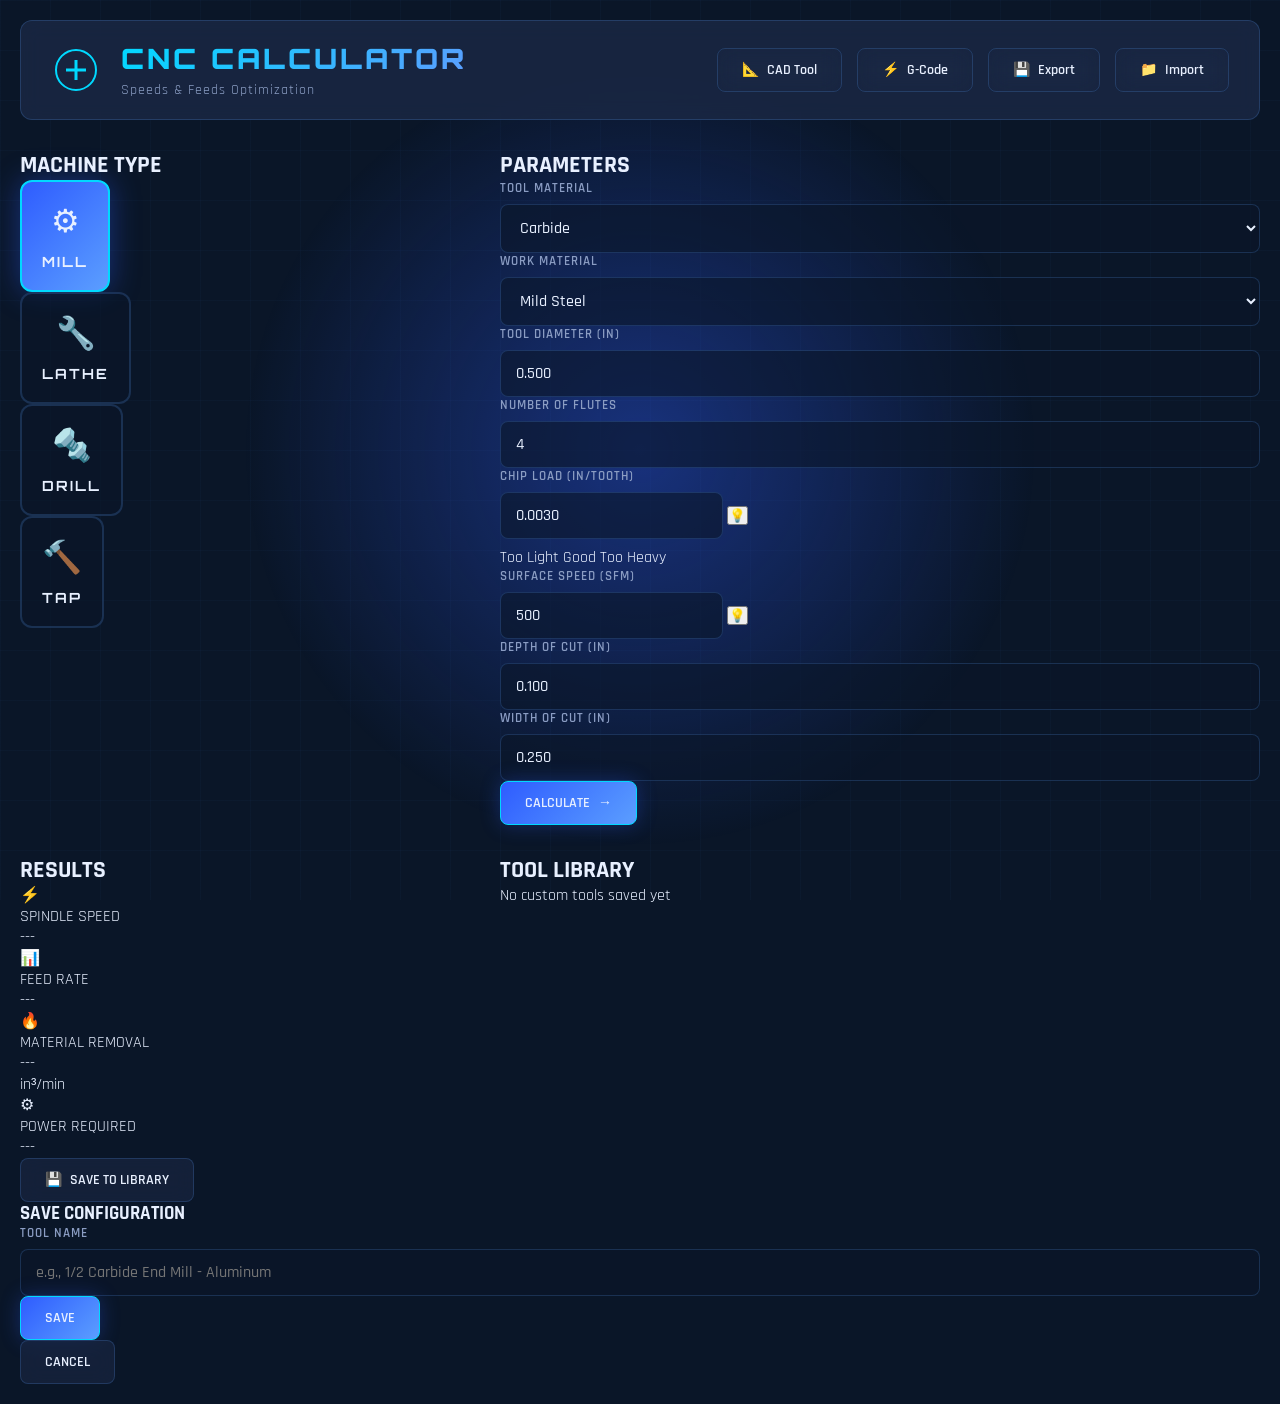
==== commit 01248991: "Update index.html" ====
--- a/index.html
+++ b/index.html
@@ -3,7 +3,7 @@
 <head>
     <meta charset="UTF-8">
     <meta name="viewport" content="width=device-width, initial-scale=1.0">
-    <title>G-Code Generator</title>
+    <title>CNC Speeds & Feeds Calculator</title>
     <link rel="preconnect" href="https://fonts.googleapis.com">
     <link rel="preconnect" href="https://fonts.gstatic.com" crossorigin>
     <link href="https://fonts.googleapis.com/css2?family=Orbitron:wght@400;600;700;900&family=Rajdhani:wght@300;400;500;600;700&display=swap" rel="stylesheet">
@@ -19,166 +19,391 @@
                 <div class="logo-section">
                     <div class="logo-icon">
                         <svg viewBox="0 0 50 50" fill="none" xmlns="http://www.w3.org/2000/svg">
-                            <path d="M10 25 L20 15 L30 25 L40 15" stroke="currentColor" stroke-width="3" fill="none"/>
-                            <path d="M10 35 L40 35" stroke="currentColor" stroke-width="3"/>
+                            <circle cx="25" cy="25" r="20" stroke="currentColor" stroke-width="2"/>
+                            <path d="M25 15 L25 35 M15 25 L35 25" stroke="currentColor" stroke-width="3"/>
                         </svg>
                     </div>
                     <div>
-                        <h1>G-CODE GENERATOR</h1>
-                        <p class="subtitle">Automated Toolpath Creation</p>
+                        <h1>CNC CALCULATOR</h1>
+                        <p class="subtitle">Speeds & Feeds Optimization</p>
                     </div>
                 </div>
                 <div class="header-controls">
-                    <a href="index.html" class="btn btn-ghost" style="text-decoration: none;">
-                        <span class="icon">🔙</span>
-                        <span>Calculator</span>
+                    <a href="cad.html" class="btn btn-ghost" style="text-decoration: none;">
+                        <span class="icon">📐</span>
+                        <span>CAD Tool</span>
                     </a>
+                    <a href="gcode-generator/index.html" class="btn btn-ghost" style="text-decoration: none;">
+                        <span class="icon">⚡</span>
+                        <span>G-Code</span>
+                    </a>
+                    <button id="saveLibraryBtn" class="btn btn-ghost">
+                        <span class="icon">💾</span>
+                        <span>Export</span>
+                    </button>
+                    <button id="loadLibraryBtn" class="btn btn-ghost">
+                        <span class="icon">📁</span>
+                        <span>Import</span>
+                    </button>
                 </div>
             </div>
         </header>
 
         <div class="main-content">
-            <!-- Left Panel: Inputs -->
-            <div class="left-panel">
-                <!-- Machine Type Selection -->
-                <div class="section">
-                    <h3 class="section-title">MACHINE TYPE</h3>
-                    <div class="machine-buttons">
-                        <button class="machine-btn active" data-type="mill">
-                            <span class="machine-icon">⚙️</span>
-                            <span class="machine-name">MILL</span>
-                        </button>
-                        <button class="machine-btn" data-type="lathe">
-                            <span class="machine-icon">🔧</span>
-                            <span class="machine-name">LATHE</span>
-                        </button>
-                    </div>
-                </div>
-
-                <!-- Operation Type -->
-                <div class="section">
-                    <h3 class="section-title">OPERATION</h3>
-                    
-                    <!-- Mill Operations -->
-                    <div id="millOperations" class="operation-grid">
-                        <button class="operation-btn active" data-operation="circle-pocket">
-                            <span class="op-icon">⭕</span>
-                            <span class="op-name">Circle Pocket</span>
-                        </button>
-                        <button class="operation-btn" data-operation="circle-profile">
-                            <span class="op-icon">◯</span>
-                            <span class="op-name">Circle Profile</span>
-                        </button>
-                        <button class="operation-btn" data-operation="rectangle-pocket">
-                            <span class="op-icon">▣</span>
-                            <span class="op-name">Rectangle Pocket</span>
-                        </button>
-                        <button class="operation-btn" data-operation="rectangle-profile">
-                            <span class="op-icon">▢</span>
-                            <span class="op-name">Rectangle Profile</span>
-                        </button>
-                        <button class="operation-btn" data-operation="bolt-circle">
-                            <span class="op-icon">⊚</span>
-                            <span class="op-name">Bolt Circle</span>
-                        </button>
-                        <button class="operation-btn" data-operation="slot">
-                            <span class="op-icon">⬭</span>
-                            <span class="op-name">Slot</span>
-                        </button>
-                    </div>
-
-                    <!-- Lathe Operations -->
-                    <div id="latheOperations" class="operation-grid" style="display: none;">
-                        <button class="operation-btn active" data-operation="face">
-                            <span class="op-icon">━</span>
-                            <span class="op-name">Face</span>
-                        </button>
-                        <button class="operation-btn" data-operation="turn-od">
-                            <span class="op-icon">│</span>
-                            <span class="op-name">Turn OD</span>
-                        </button>
-                        <button class="operation-btn" data-operation="groove">
-                            <span class="op-icon">⫿</span>
-                            <span class="op-name">Groove</span>
-                        </button>
-                        <button class="operation-btn" data-operation="counterbore">
-                            <span class="op-icon">⊔</span>
-                            <span class="op-name">Counterbore</span>
-                        </button>
-                        <button class="operation-btn" data-operation="thread">
-                            <span class="op-icon">⍋</span>
-                            <span class="op-name">Thread</span>
-                        </button>
-                    </div>
-                </div>
-
-                <!-- Parameters Section -->
-                <div class="section">
-                    <h3 class="section-title">PARAMETERS</h3>
-                    <div id="parametersContainer" class="parameters-container">
-                        <!-- Dynamic inputs go here -->
-                    </div>
-                </div>
-
-                <!-- Generate Button -->
-                <button id="generateBtn" class="btn btn-primary btn-large">
-                    <span class="icon">⚡</span>
-                    <span>GENERATE G-CODE</span>
+            <!-- Machine Type Selection -->
+            <div class="card machine-card">
+                <div class="card-header">
+                    <h2>MACHINE TYPE</h2>
+                    <div class="header-line"></div>
+                </div>
+                <div class="machine-type-selector">
+                    <button class="machine-btn active" data-type="mill">
+                        <span class="machine-icon">⚙</span>
+                        <span class="machine-name">MILL</span>
+                    </button>
+                    <button class="machine-btn" data-type="lathe">
+                        <span class="machine-icon">🔧</span>
+                        <span class="machine-name">LATHE</span>
+                    </button>
+                    <button class="machine-btn" data-type="drill">
+                        <span class="machine-icon">🔩</span>
+                        <span class="machine-name">DRILL</span>
+                    </button>
+                    <button class="machine-btn" data-type="tap">
+                        <span class="machine-icon">🔨</span>
+                        <span class="machine-name">TAP</span>
+                    </button>
+                </div>
+            </div>
+
+            <!-- Input Section -->
+            <div class="card input-card">
+                <div class="card-header">
+                    <h2>PARAMETERS</h2>
+                    <div class="header-line"></div>
+                </div>
+                
+                <div class="input-grid">
+                    <div class="input-group">
+                        <label for="toolMaterial">Tool Material</label>
+                        <select id="toolMaterial">
+                            <option value="hss">HSS (High Speed Steel)</option>
+                            <option value="carbide" selected>Carbide</option>
+                            <option value="coated">Coated Carbide</option>
+                            <option value="ceramic">Ceramic</option>
+                        </select>
+                    </div>
+
+                    <div class="input-group">
+                        <label for="workMaterial">Work Material</label>
+                        <select id="workMaterial">
+                            <option value="aluminum">Aluminum</option>
+                            <option value="mild_steel" selected>Mild Steel</option>
+                            <option value="stainless">Stainless Steel</option>
+                            <option value="tool_steel">Tool Steel</option>
+                            <option value="titanium">Titanium</option>
+                            <option value="brass">Brass</option>
+                            <option value="plastic">Plastic</option>
+                        </select>
+                    </div>
+
+                    <!-- Mill/Drill Specific -->
+                    <div id="millDrillInputs" class="mill-drill-inputs">
+                        <div class="input-group">
+                            <label for="toolDiameter">Tool Diameter (in)</label>
+                            <input type="number" id="toolDiameter" step="0.001" value="0.500" min="0.001">
+                        </div>
+
+                        <div class="input-group">
+                            <label for="numFlutes">Number of Flutes</label>
+                            <input type="number" id="numFlutes" value="4" min="1" max="12">
+                        </div>
+
+                        <div class="input-group with-hint">
+                            <label for="chipLoad">Chip Load (in/tooth)</label>
+                            <div class="input-with-button">
+                                <input type="number" id="chipLoad" step="0.0001" value="0.0030" min="0.0001">
+                                <button class="btn-hint" id="chipLoadHint">
+                                    <span>💡</span>
+                                </button>
+                            </div>
+                            <div class="chip-load-indicator" id="chipLoadStatus">
+                                <div class="indicator-bar">
+                                    <div class="indicator-fill"></div>
+                                    <div class="indicator-markers">
+                                        <span class="marker marker-low">Too Light</span>
+                                        <span class="marker marker-good">Good</span>
+                                        <span class="marker marker-high">Too Heavy</span>
+                                    </div>
+                                </div>
+                                <div class="indicator-message"></div>
+                            </div>
+                        </div>
+                    </div>
+
+                    <!-- Lathe Specific -->
+                    <div id="latheInputs" class="lathe-inputs" style="display: none;">
+                        <div class="input-group">
+                            <label for="workDiameter">Work Diameter (in)</label>
+                            <input type="number" id="workDiameter" step="0.001" value="2.000" min="0.001">
+                        </div>
+
+                        <div class="input-group with-hint">
+                            <label for="feedPerRev">Feed/Rev (in/rev)</label>
+                            <div class="input-with-button">
+                                <input type="number" id="feedPerRev" step="0.001" value="0.010" min="0.001">
+                                <button class="btn-hint" id="feedPerRevHint">
+                                    <span>💡</span>
+                                </button>
+                            </div>
+                            <div class="chip-load-indicator" id="feedPerRevStatus">
+                                <div class="indicator-bar">
+                                    <div class="indicator-fill"></div>
+                                    <div class="indicator-markers">
+                                        <span class="marker marker-low">Too Light</span>
+                                        <span class="marker marker-good">Good</span>
+                                        <span class="marker marker-high">Too Heavy</span>
+                                    </div>
+                                </div>
+                                <div class="indicator-message"></div>
+                            </div>
+                        </div>
+                    </div>
+
+                    <!-- Tap Specific -->
+                    <div id="tapInputs" class="tap-inputs" style="display: none;">
+                        <div class="input-group">
+                            <label for="tapSize">Tap Size</label>
+                            <select id="tapSize">
+                                <optgroup label="Fractional - Coarse (UNC)">
+                                    <option value="0.0730,64">#4-40 UNC</option>
+                                    <option value="0.0860,56">#6-32 UNC</option>
+                                    <option value="0.0990,48">#8-32 UNC</option>
+                                    <option value="0.1120,40">#10-24 UNC</option>
+                                    <option value="0.1380,32">#12-24 UNC</option>
+                                    <option value="0.2500,20">1/4-20 UNC</option>
+                                    <option value="0.3125,18">5/16-18 UNC</option>
+                                    <option value="0.3750,16">3/8-16 UNC</option>
+                                    <option value="0.4375,14">7/16-14 UNC</option>
+                                    <option value="0.5000,13" selected>1/2-13 UNC</option>
+                                    <option value="0.5625,12">9/16-12 UNC</option>
+                                    <option value="0.6250,11">5/8-11 UNC</option>
+                                    <option value="0.7500,10">3/4-10 UNC</option>
+                                    <option value="0.8750,9">7/8-9 UNC</option>
+                                    <option value="1.0000,8">1-8 UNC</option>
+                                    <option value="1.1250,7">1-1/8-7 UNC</option>
+                                    <option value="1.2500,7">1-1/4-7 UNC</option>
+                                </optgroup>
+                                <optgroup label="Fractional - Fine (UNF)">
+                                    <option value="0.0730,48">#4-48 UNF</option>
+                                    <option value="0.0860,40">#6-40 UNF</option>
+                                    <option value="0.0990,36">#8-36 UNF</option>
+                                    <option value="0.1120,32">#10-32 UNF</option>
+                                    <option value="0.1380,28">#12-28 UNF</option>
+                                    <option value="0.2500,28">1/4-28 UNF</option>
+                                    <option value="0.3125,24">5/16-24 UNF</option>
+                                    <option value="0.3750,24">3/8-24 UNF</option>
+                                    <option value="0.4375,20">7/16-20 UNF</option>
+                                    <option value="0.5000,20">1/2-20 UNF</option>
+                                    <option value="0.5625,18">9/16-18 UNF</option>
+                                    <option value="0.6250,18">5/8-18 UNF</option>
+                                    <option value="0.7500,16">3/4-16 UNF</option>
+                                    <option value="0.8750,14">7/8-14 UNF</option>
+                                    <option value="1.0000,12">1-12 UNF</option>
+                                </optgroup>
+                                <optgroup label="Metric - Coarse">
+                                    <option value="0.1181,0.400">M3x0.5</option>
+                                    <option value="0.1575,0.630">M4x0.7</option>
+                                    <option value="0.1969,0.794">M5x0.8</option>
+                                    <option value="0.2362,1.000">M6x1.0</option>
+                                    <option value="0.3150,1.250">M8x1.25</option>
+                                    <option value="0.3937,1.500">M10x1.5</option>
+                                    <option value="0.4724,1.750">M12x1.75</option>
+                                    <option value="0.5512,2.000">M14x2.0</option>
+                                    <option value="0.6299,2.000">M16x2.0</option>
+                                    <option value="0.7087,2.500">M18x2.5</option>
+                                    <option value="0.7874,2.500">M20x2.5</option>
+                                </optgroup>
+                                <optgroup label="Metric - Fine">
+                                    <option value="0.2362,0.750">M6x0.75</option>
+                                    <option value="0.3150,1.000">M8x1.0</option>
+                                    <option value="0.3937,1.250">M10x1.25</option>
+                                    <option value="0.4724,1.250">M12x1.25</option>
+                                    <option value="0.5512,1.500">M14x1.5</option>
+                                    <option value="0.6299,1.500">M16x1.5</option>
+                                </optgroup>
+                            </select>
+                        </div>
+
+                        <div class="input-group">
+                            <label for="tapType">Tap Type</label>
+                            <select id="tapType">
+                                <option value="hand">Hand Tap (Slowest, Safest)</option>
+                                <option value="spiral_point" selected>Spiral Point / Gun Tap (Through Holes)</option>
+                                <option value="spiral_flute">Spiral Flute (Blind Holes)</option>
+                                <option value="form">Form Tap (No Chips)</option>
+                            </select>
+                        </div>
+
+                        <div class="input-group">
+                            <label for="threadEngagement">Thread Engagement</label>
+                            <div class="slider-container">
+                                <input type="range" id="threadEngagement" min="50" max="100" value="75" step="5">
+                                <div class="slider-labels">
+                                    <span>50%</span>
+                                    <span id="threadEngagementValue" class="slider-value">75%</span>
+                                    <span>100%</span>
+                                </div>
+                            </div>
+                            <small style="color: var(--text-dim); font-size: 11px; margin-top: 8px; display: block;">
+                                75% is standard for most applications
+                            </small>
+                        </div>
+
+                        <div class="input-group">
+                            <label for="threadDepth">Thread Depth (in)</label>
+                            <input type="number" id="threadDepth" step="0.125" value="0.500" min="0.125">
+                            <small style="color: var(--text-dim); font-size: 11px; margin-top: 5px; display: block;" id="threadDepthHelper">
+                                Depth of threads needed (not total hole depth)
+                            </small>
+                        </div>
+
+                        <div class="tap-recommendations">
+                            <h4>📋 Recommended Settings</h4>
+                            <div class="recommendation-grid">
+                                <div class="recommendation-item">
+                                    <span class="rec-label">Tap Drill:</span>
+                                    <span class="rec-value" id="recTapDrill">---</span>
+                                </div>
+                                <div class="recommendation-item">
+                                    <span class="rec-label">RPM:</span>
+                                    <span class="rec-value" id="recRPM">---</span>
+                                </div>
+                                <div class="recommendation-item">
+                                    <span class="rec-label">Feed Rate:</span>
+                                    <span class="rec-value" id="recFeedRate">---</span>
+                                </div>
+                                <div class="recommendation-item">
+                                    <span class="rec-label">Cycle Time:</span>
+                                    <span class="rec-value" id="recCycleTime">---</span>
+                                </div>
+                            </div>
+                        </div>
+                    </div>
+
+                    <div class="input-group with-hint" id="sfmGroup">
+                        <label for="sfm">Surface Speed (SFM)</label>
+                        <div class="input-with-button">
+                            <input type="number" id="sfm" step="1" value="500" min="1">
+                            <button class="btn-hint" id="sfmHint">
+                                <span>💡</span>
+                            </button>
+                        </div>
+                    </div>
+
+                    <div class="input-group" id="depthOfCutGroup">
+                        <label for="depthOfCut">Depth of Cut (in)</label>
+                        <input type="number" id="depthOfCut" step="0.001" value="0.100" min="0.001">
+                    </div>
+
+                    <div class="input-group" id="widthOfCutGroup">
+                        <label for="widthOfCut">Width of Cut (in)</label>
+                        <input type="number" id="widthOfCut" step="0.001" value="0.250" min="0.001">
+                    </div>
+                </div>
+
+                <button id="calculateBtn" class="btn btn-primary">
+                    <span class="btn-text">CALCULATE</span>
+                    <span class="btn-arrow">→</span>
                 </button>
             </div>
 
-            <!-- Right Panel: Preview & Output -->
-            <div class="right-panel">
-                <!-- Toolpath Preview -->
-                <div class="section">
-                    <h3 class="section-title">TOOLPATH PREVIEW</h3>
-                    <div class="preview-container">
-                        <canvas id="previewCanvas" width="600" height="600"></canvas>
-                    </div>
-                </div>
-
-                <!-- G-Code Output -->
-                <div class="section">
-                    <div class="output-header">
-                        <h3 class="section-title">G-CODE OUTPUT</h3>
-                        <div class="output-controls">
-                            <button id="copyBtn" class="btn btn-ghost btn-small">
-                                <span class="icon">📋</span>
-                                <span>Copy</span>
-                            </button>
-                            <button id="downloadBtn" class="btn btn-ghost btn-small">
-                                <span class="icon">💾</span>
-                                <span>Download</span>
-                            </button>
-                        </div>
-                    </div>
-                    <div class="gcode-output">
-                        <pre id="gcodeDisplay">(G-code will appear here after generation)</pre>
-                    </div>
-                </div>
-
-                <!-- Stats -->
-                <div class="section">
-                    <h3 class="section-title">STATISTICS</h3>
-                    <div class="stats-grid">
-                        <div class="stat-item">
-                            <span class="stat-label">Lines:</span>
-                            <span class="stat-value" id="statLines">0</span>
-                        </div>
-                        <div class="stat-item">
-                            <span class="stat-label">Est. Time:</span>
-                            <span class="stat-value" id="statTime">0:00</span>
-                        </div>
-                        <div class="stat-item">
-                            <span class="stat-label">Total Depth:</span>
-                            <span class="stat-value" id="statDepth">0.000"</span>
-                        </div>
-                        <div class="stat-item">
-                            <span class="stat-label">Passes:</span>
-                            <span class="stat-value" id="statPasses">0</span>
-                        </div>
-                    </div>
-                </div>
+            <!-- Results Section -->
+            <div class="card results-card">
+                <div class="card-header">
+                    <h2>RESULTS</h2>
+                    <div class="header-line"></div>
+                </div>
+                <div class="results-grid">
+                    <div class="result-item">
+                        <div class="result-icon">⚡</div>
+                        <div class="result-content">
+                            <div class="result-label">SPINDLE SPEED</div>
+                            <div class="result-value" id="rpmResult">---</div>
+                        </div>
+                    </div>
+                    <div class="result-item">
+                        <div class="result-icon">📊</div>
+                        <div class="result-content">
+                            <div class="result-label">FEED RATE</div>
+                            <div class="result-value" id="feedRateResult">---</div>
+                        </div>
+                    </div>
+                    <div class="result-item">
+                        <div class="result-icon">🔥</div>
+                        <div class="result-content">
+                            <div class="result-label">MATERIAL REMOVAL</div>
+                            <div class="result-value" id="mrrResult">---</div>
+                            <div class="result-unit">in³/min</div>
+                        </div>
+                    </div>
+                    <div class="result-item">
+                        <div class="result-icon">⚙</div>
+                        <div class="result-content">
+                            <div class="result-label">POWER REQUIRED</div>
+                            <div class="result-value" id="powerResult">---</div>
+                        </div>
+                    </div>
+                    <!-- Tap-specific result -->
+                    <div class="result-item" id="tapDrillResult" style="display: none;">
+                        <div class="result-icon">🔩</div>
+                        <div class="result-content">
+                            <div class="result-label">TAP DRILL SIZE</div>
+                            <div class="result-value" id="tapDrillValue">---</div>
+                        </div>
+                    </div>
+                    <div class="result-item" id="cycleTimeResult" style="display: none;">
+                        <div class="result-icon">⏱️</div>
+                        <div class="result-content">
+                            <div class="result-label">CYCLE TIME</div>
+                            <div class="result-value" id="cycleTimeValue">---</div>
+                        </div>
+                    </div>
+                </div>
+                <button id="saveToolBtn" class="btn btn-secondary">
+                    <span>💾</span>
+                    <span>SAVE TO LIBRARY</span>
+                </button>
+            </div>
+
+            <!-- Custom Tool Library -->
+            <div class="card library-card">
+                <div class="card-header">
+                    <h2>TOOL LIBRARY</h2>
+                    <div class="header-line"></div>
+                </div>
+                <div id="customLibrary" class="library-content">
+                    <p class="empty-state">No custom tools saved yet</p>
+                </div>
+            </div>
+        </div>
+    </div>
+
+    <!-- Modal for saving tool -->
+    <div id="saveModal" class="modal">
+        <div class="modal-backdrop"></div>
+        <div class="modal-content">
+            <div class="modal-header">
+                <h3>SAVE CONFIGURATION</h3>
+                <div class="header-line"></div>
+            </div>
+            <div class="input-group">
+                <label for="toolName">Tool Name</label>
+                <input type="text" id="toolName" placeholder="e.g., 1/2 Carbide End Mill - Aluminum">
+            </div>
+            <div class="modal-buttons">
+                <button id="confirmSaveBtn" class="btn btn-primary">SAVE</button>
+                <button id="cancelSaveBtn" class="btn btn-secondary">CANCEL</button>
             </div>
         </div>
     </div>
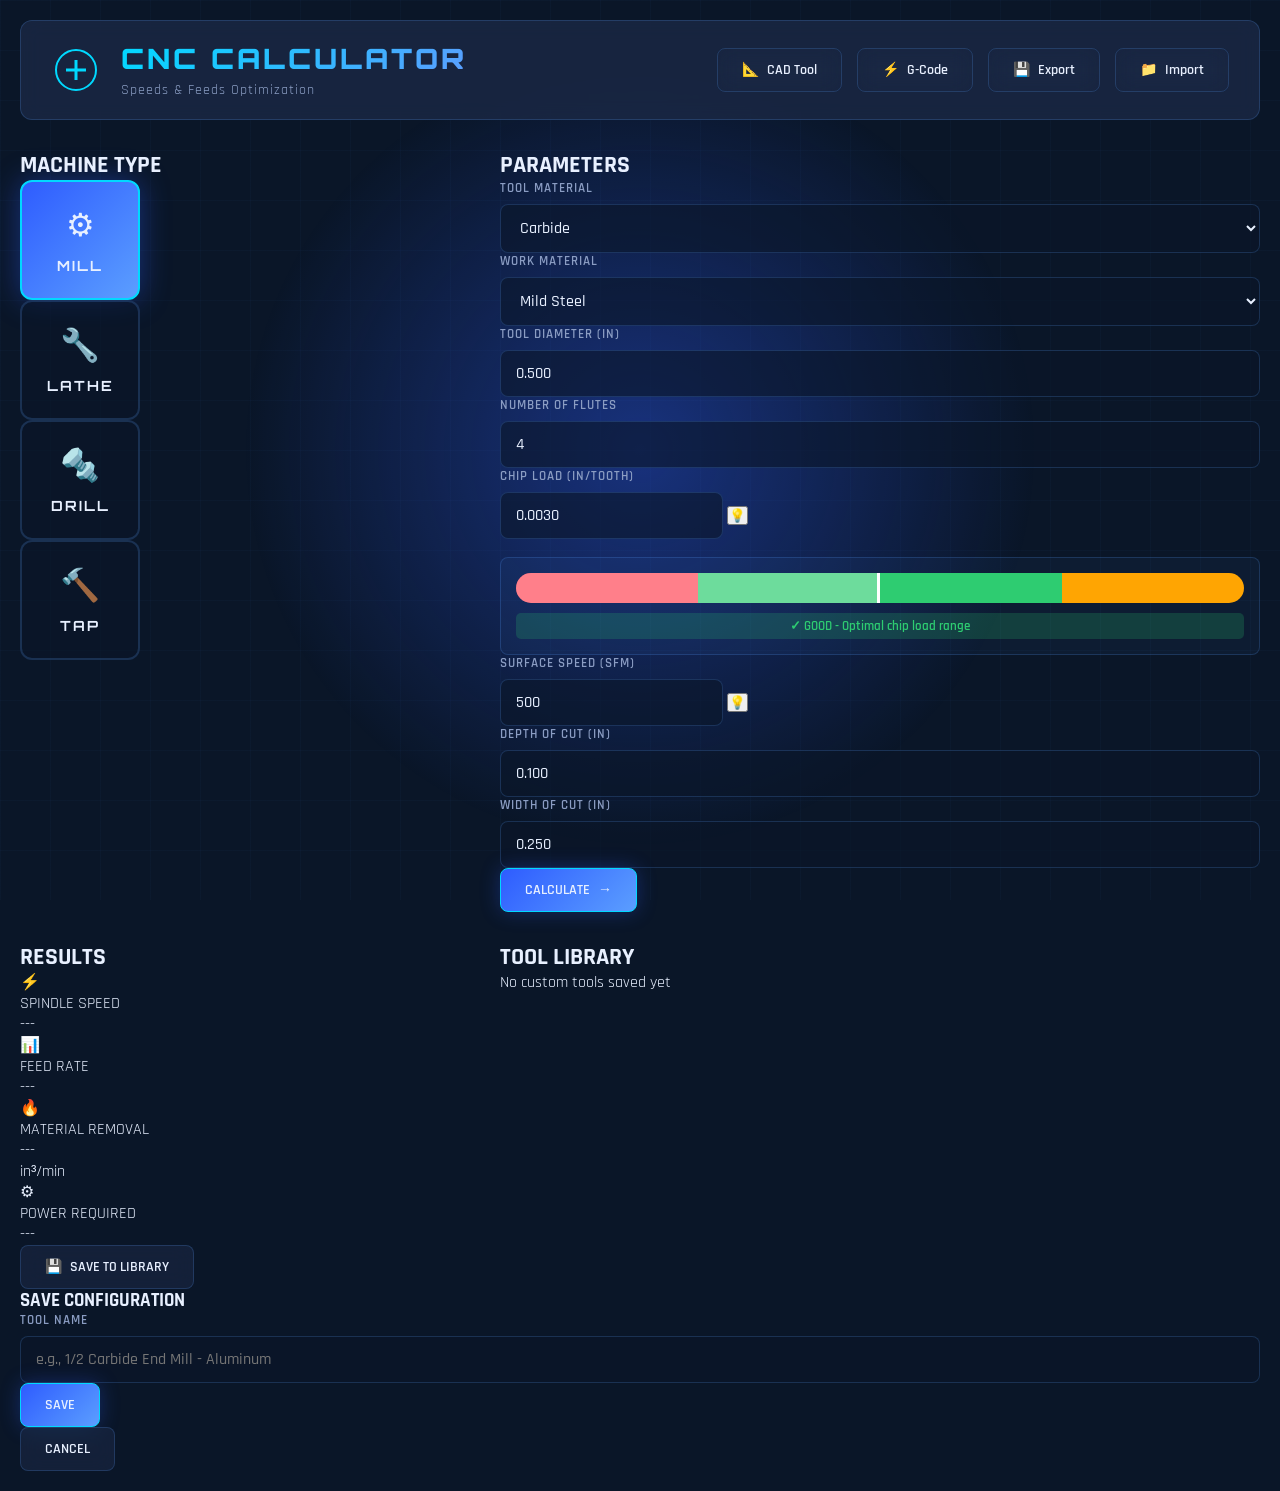
==== commit 5f49fdc3: "Update index.html" ====
--- a/index.html
+++ b/index.html
@@ -130,11 +130,6 @@
                             <div class="chip-load-indicator" id="chipLoadStatus">
                                 <div class="indicator-bar">
                                     <div class="indicator-fill"></div>
-                                    <div class="indicator-markers">
-                                        <span class="marker marker-low">Too Light</span>
-                                        <span class="marker marker-good">Good</span>
-                                        <span class="marker marker-high">Too Heavy</span>
-                                    </div>
                                 </div>
                                 <div class="indicator-message"></div>
                             </div>
--- a/styles.css
+++ b/styles.css
@@ -126,6 +126,11 @@
     gap: 15px;
 }
 
+.header-controls .btn {
+    min-width: 110px;
+    justify-content: center;
+}
+
 /* Buttons */
 .btn {
     padding: 12px 24px;
@@ -237,11 +242,14 @@
     display: flex;
     flex-direction: column;
     align-items: center;
+    justify-content: center;
     gap: 10px;
     cursor: pointer;
     transition: all 0.3s;
     color: var(--text-light);
     font-family: 'Rajdhani', sans-serif;
+    aspect-ratio: 1;
+    min-height: 120px;
 }
 
 .machine-btn:hover {
@@ -265,6 +273,85 @@
     font-size: 14px;
     font-weight: 700;
     letter-spacing: 2px;
+}
+
+/* Chip Load Indicator */
+.chip-load-indicator {
+    margin-top: 10px;
+    padding: 15px;
+    background: rgba(91, 158, 255, 0.05);
+    border: 1px solid var(--border-color);
+    border-radius: 8px;
+}
+
+.indicator-bar {
+    position: relative;
+    height: 30px;
+    background: linear-gradient(90deg, 
+        #FF4757 0%, 
+        #FF4757 25%, 
+        #2ecc71 25%, 
+        #2ecc71 75%, 
+        #FFA502 75%, 
+        #FFA502 100%
+    );
+    border-radius: 15px;
+    overflow: hidden;
+    margin-bottom: 10px;
+}
+
+.indicator-fill {
+    position: absolute;
+    top: 0;
+    left: 0;
+    height: 100%;
+    width: 0%;
+    background: rgba(255, 255, 255, 0.3);
+    border-right: 3px solid white;
+    transition: width 0.3s;
+}
+
+.indicator-message {
+    text-align: center;
+    font-size: 13px;
+    font-weight: 600;
+    padding: 5px;
+    border-radius: 5px;
+}
+
+.indicator-message.status-low {
+    background: rgba(255, 71, 87, 0.2);
+    color: #FF4757;
+}
+
+.indicator-message.status-good {
+    background: rgba(46, 204, 113, 0.2);
+    color: #2ecc71;
+}
+
+.indicator-message.status-high {
+    background: rgba(255, 165, 2, 0.2);
+    color: #FFA502;
+}
+
+/* Feed Per Rev Indicator (Lathe) */
+.feed-per-rev-indicator {
+    margin-top: 10px;
+    padding: 15px;
+    background: rgba(91, 158, 255, 0.05);
+    border: 1px solid var(--border-color);
+    border-radius: 8px;
+}
+
+.feed-per-rev-indicator .indicator-bar {
+    background: linear-gradient(90deg, 
+        #FF4757 0%, 
+        #FF4757 25%, 
+        #2ecc71 25%, 
+        #2ecc71 75%, 
+        #FFA502 75%, 
+        #FFA502 100%
+    );
 }
 
 /* Operation Buttons */
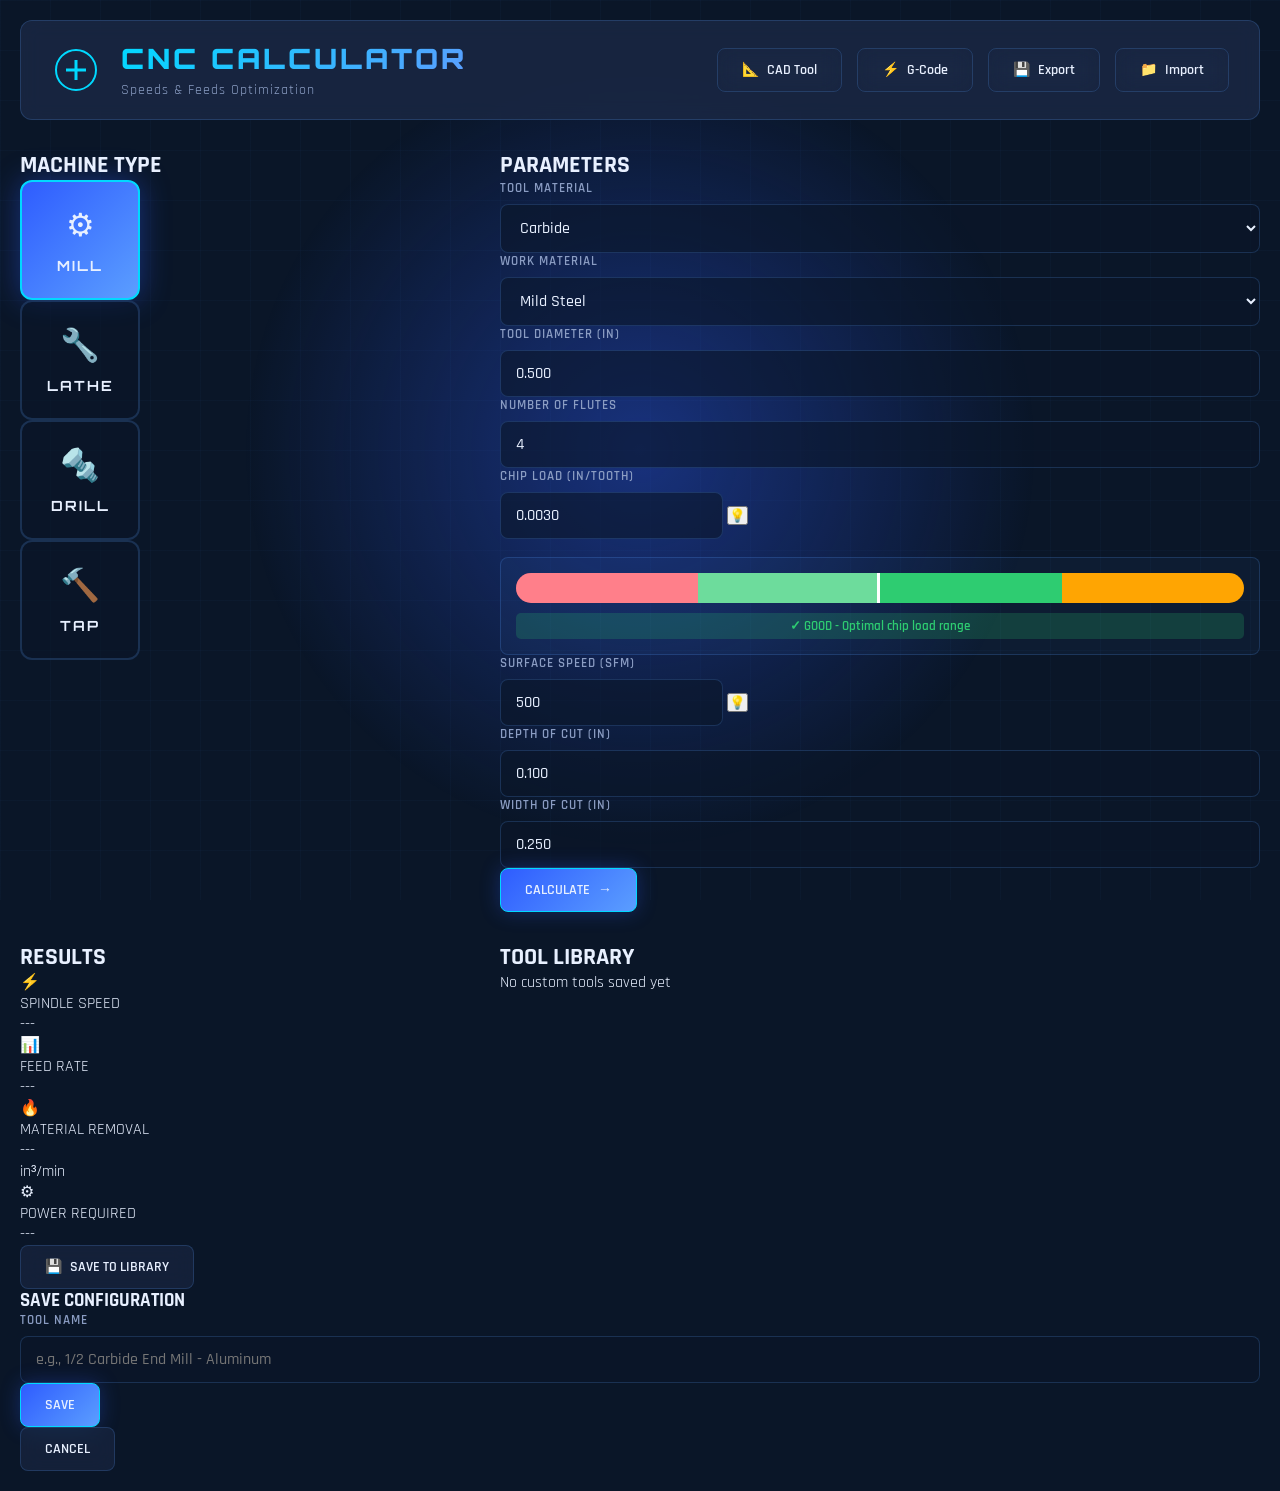
==== commit a3dcb281: "Remove indicator markers from chip load indicator Removed indicator markers from load indicator." ====
--- a/index.html
+++ b/index.html
@@ -154,11 +154,6 @@
                             <div class="chip-load-indicator" id="feedPerRevStatus">
                                 <div class="indicator-bar">
                                     <div class="indicator-fill"></div>
-                                    <div class="indicator-markers">
-                                        <span class="marker marker-low">Too Light</span>
-                                        <span class="marker marker-good">Good</span>
-                                        <span class="marker marker-high">Too Heavy</span>
-                                    </div>
                                 </div>
                                 <div class="indicator-message"></div>
                             </div>
